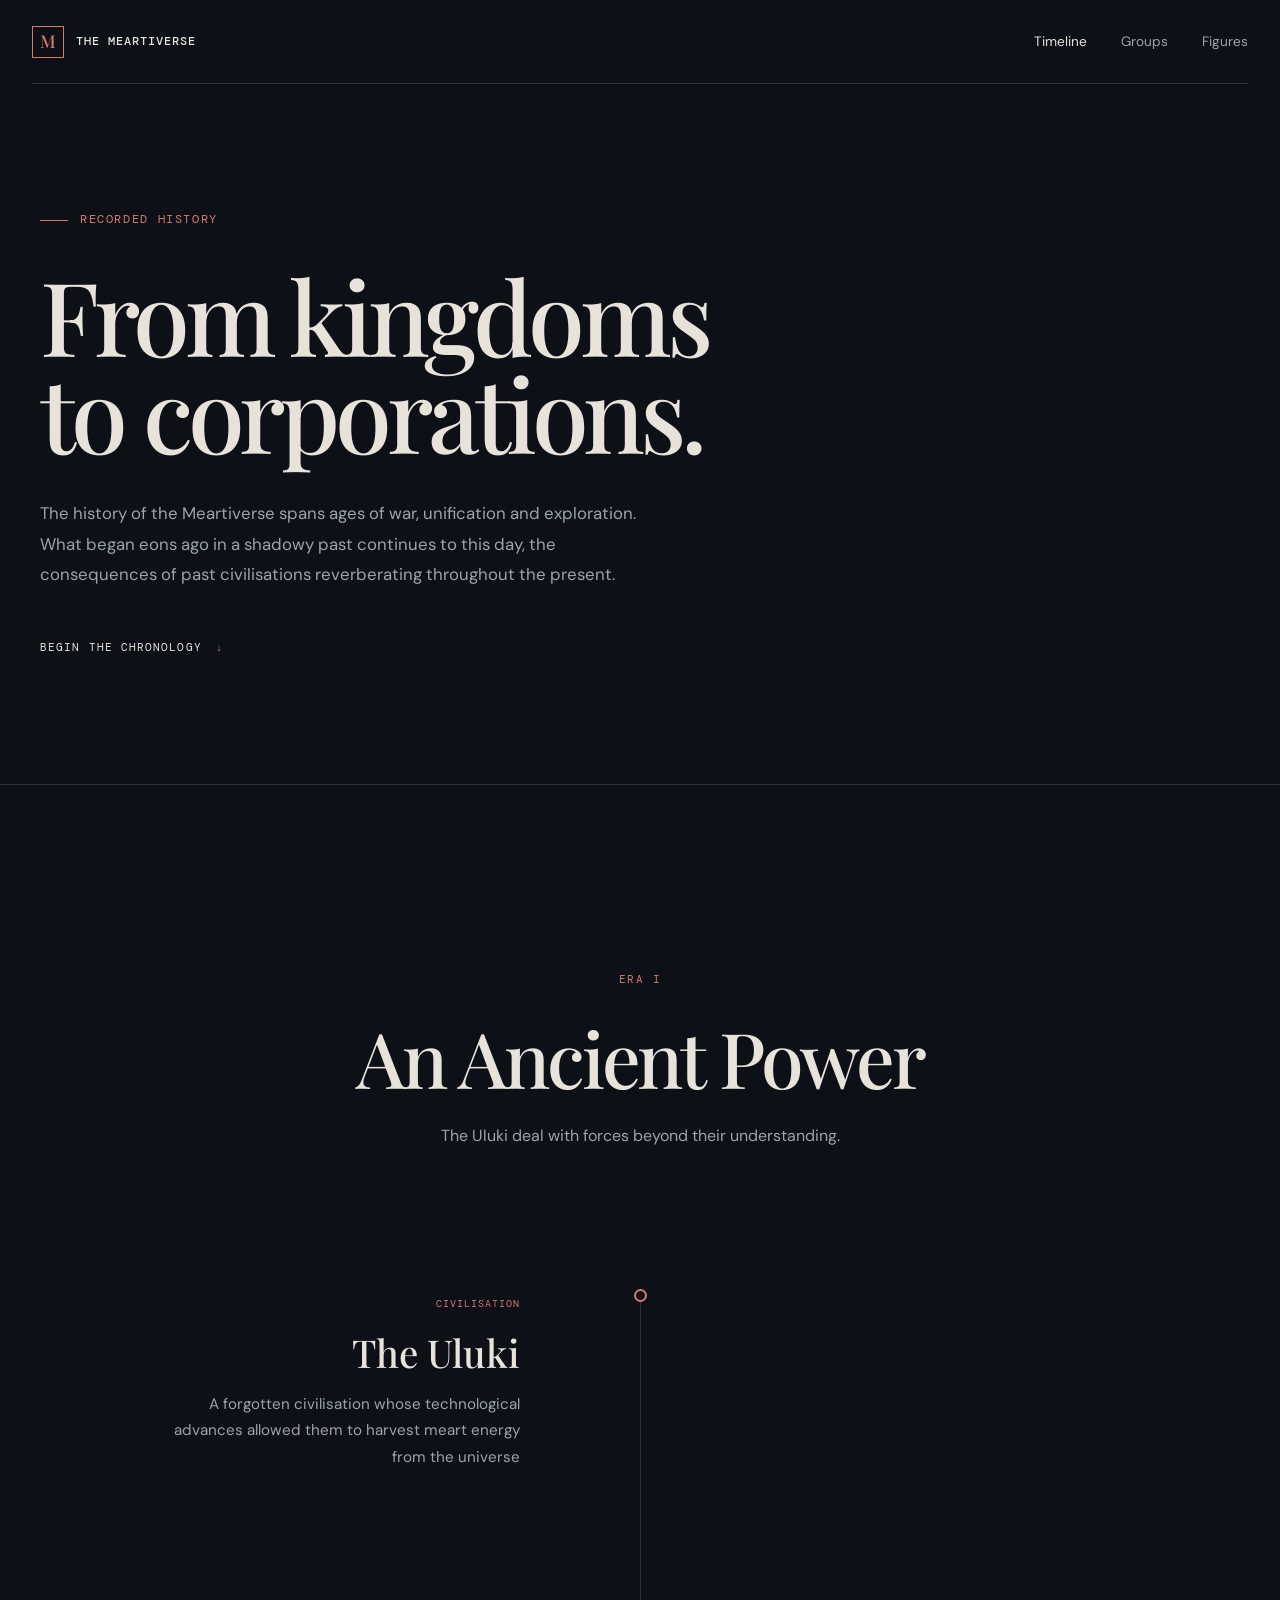
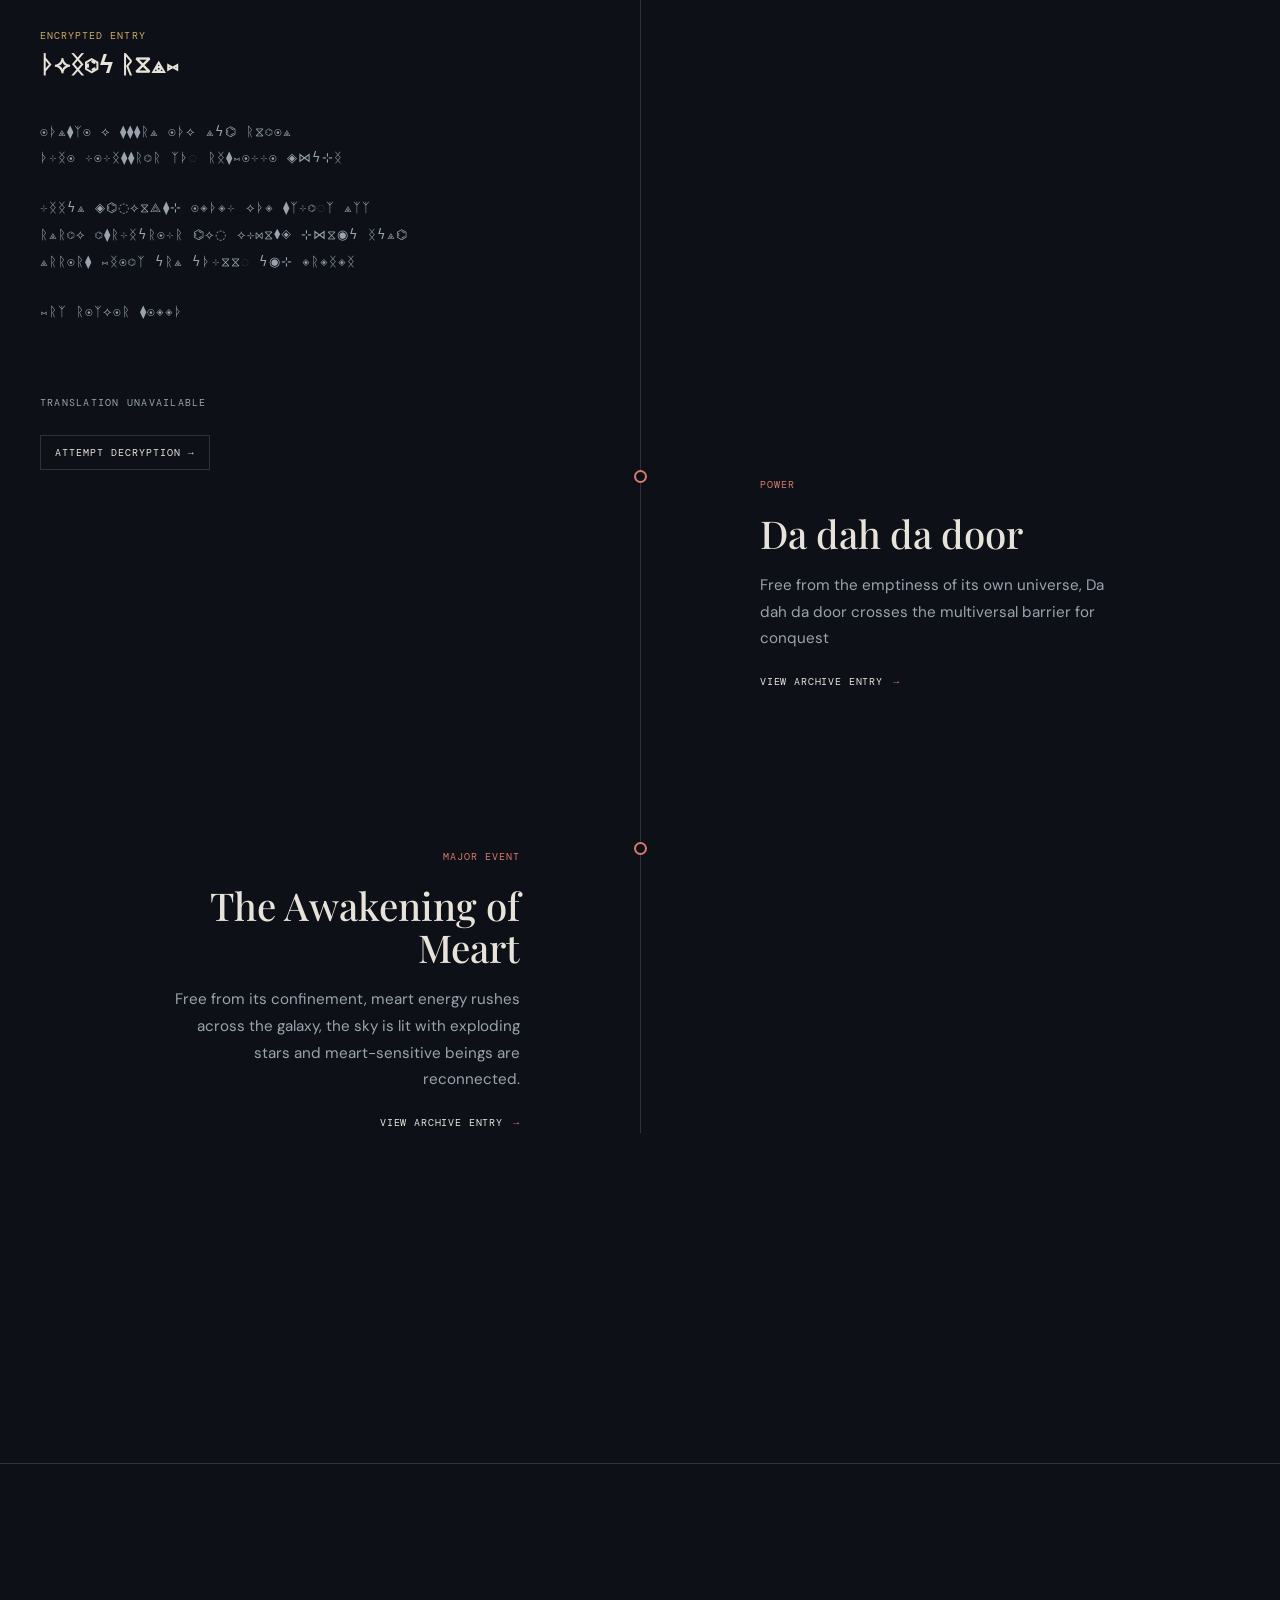
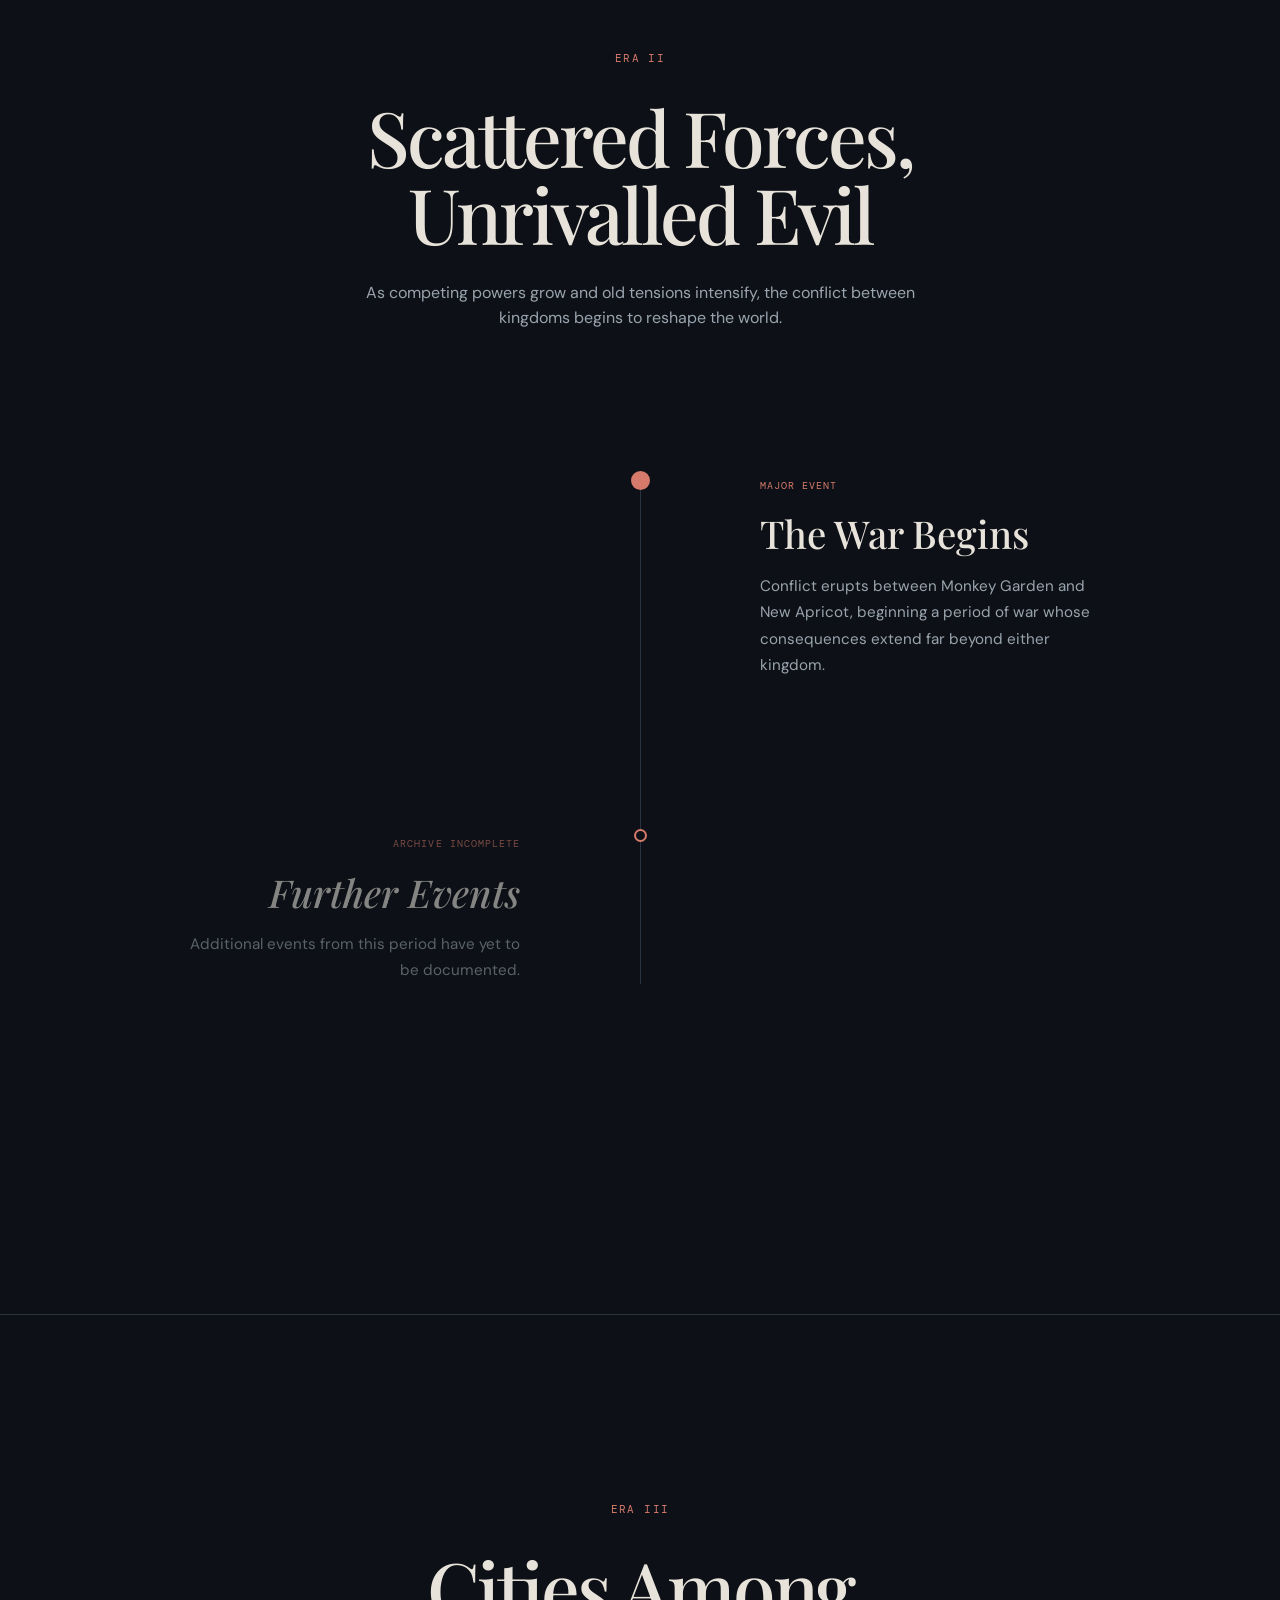
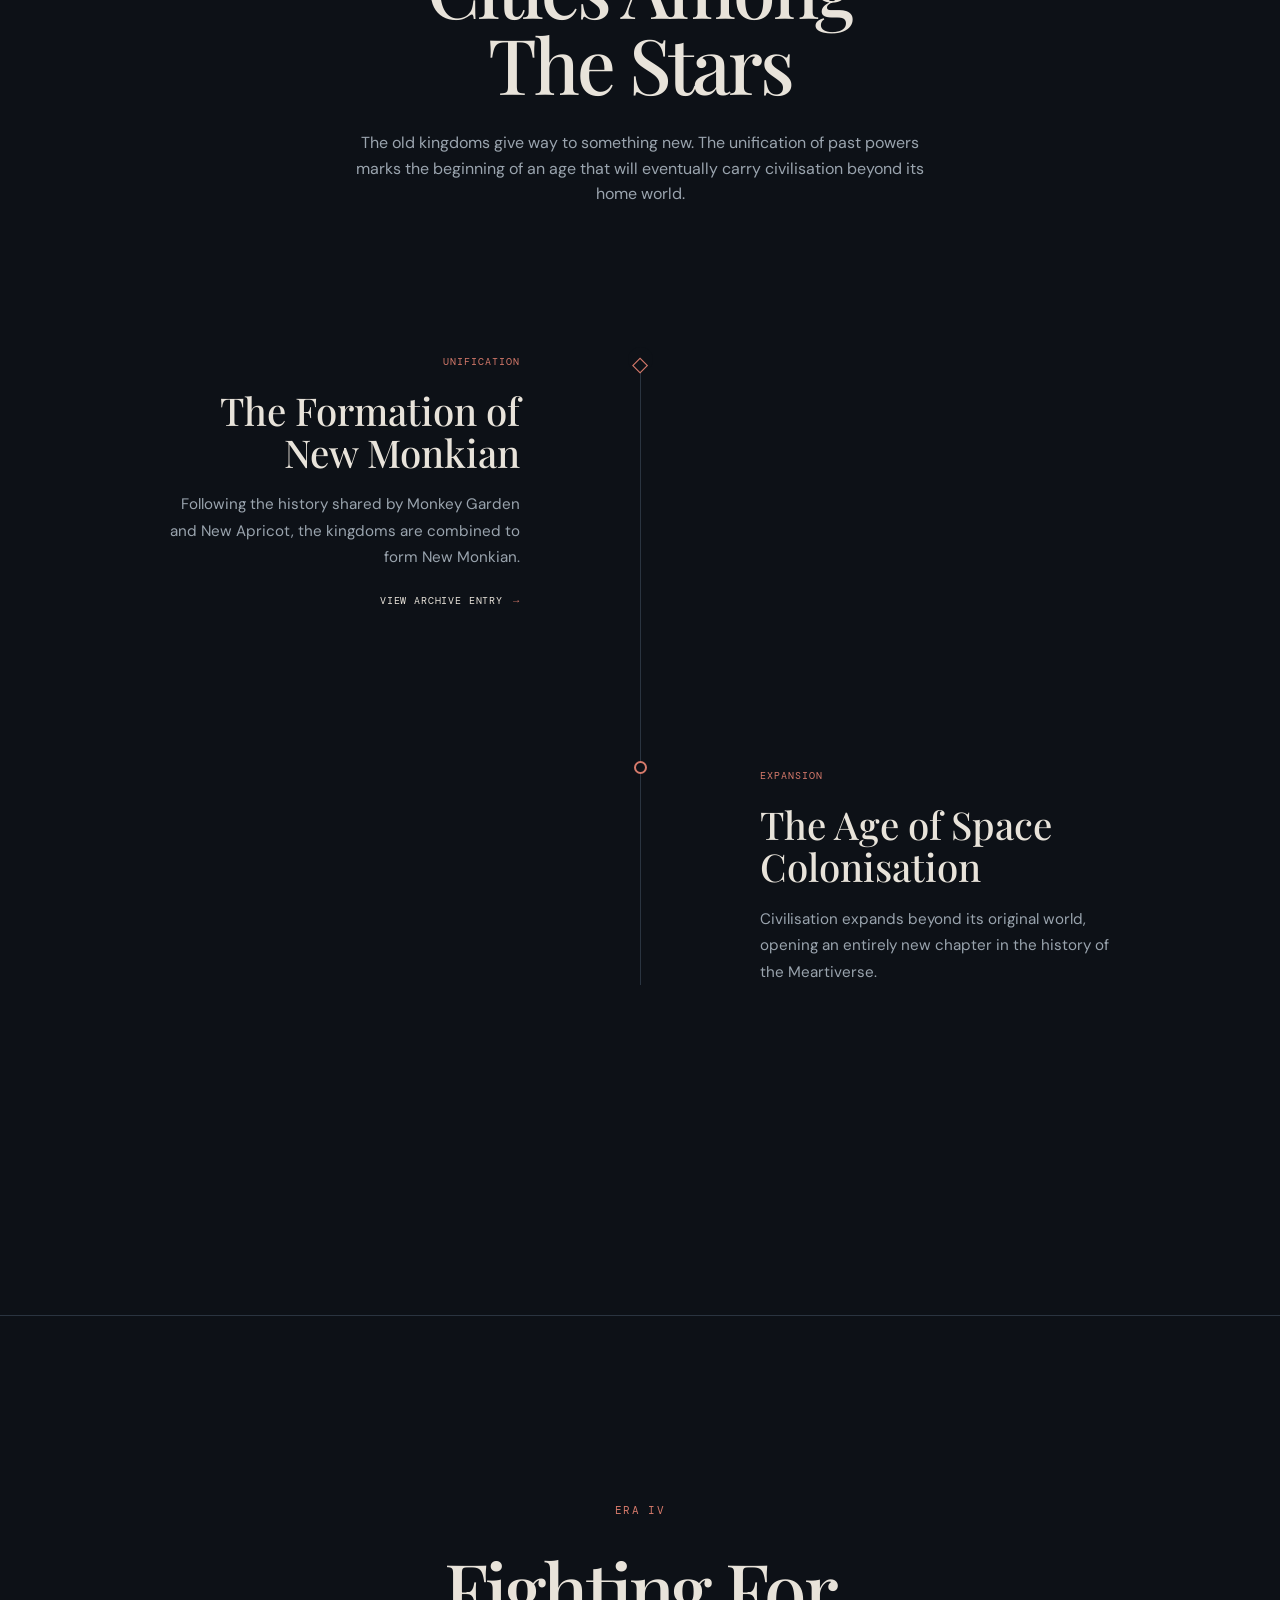
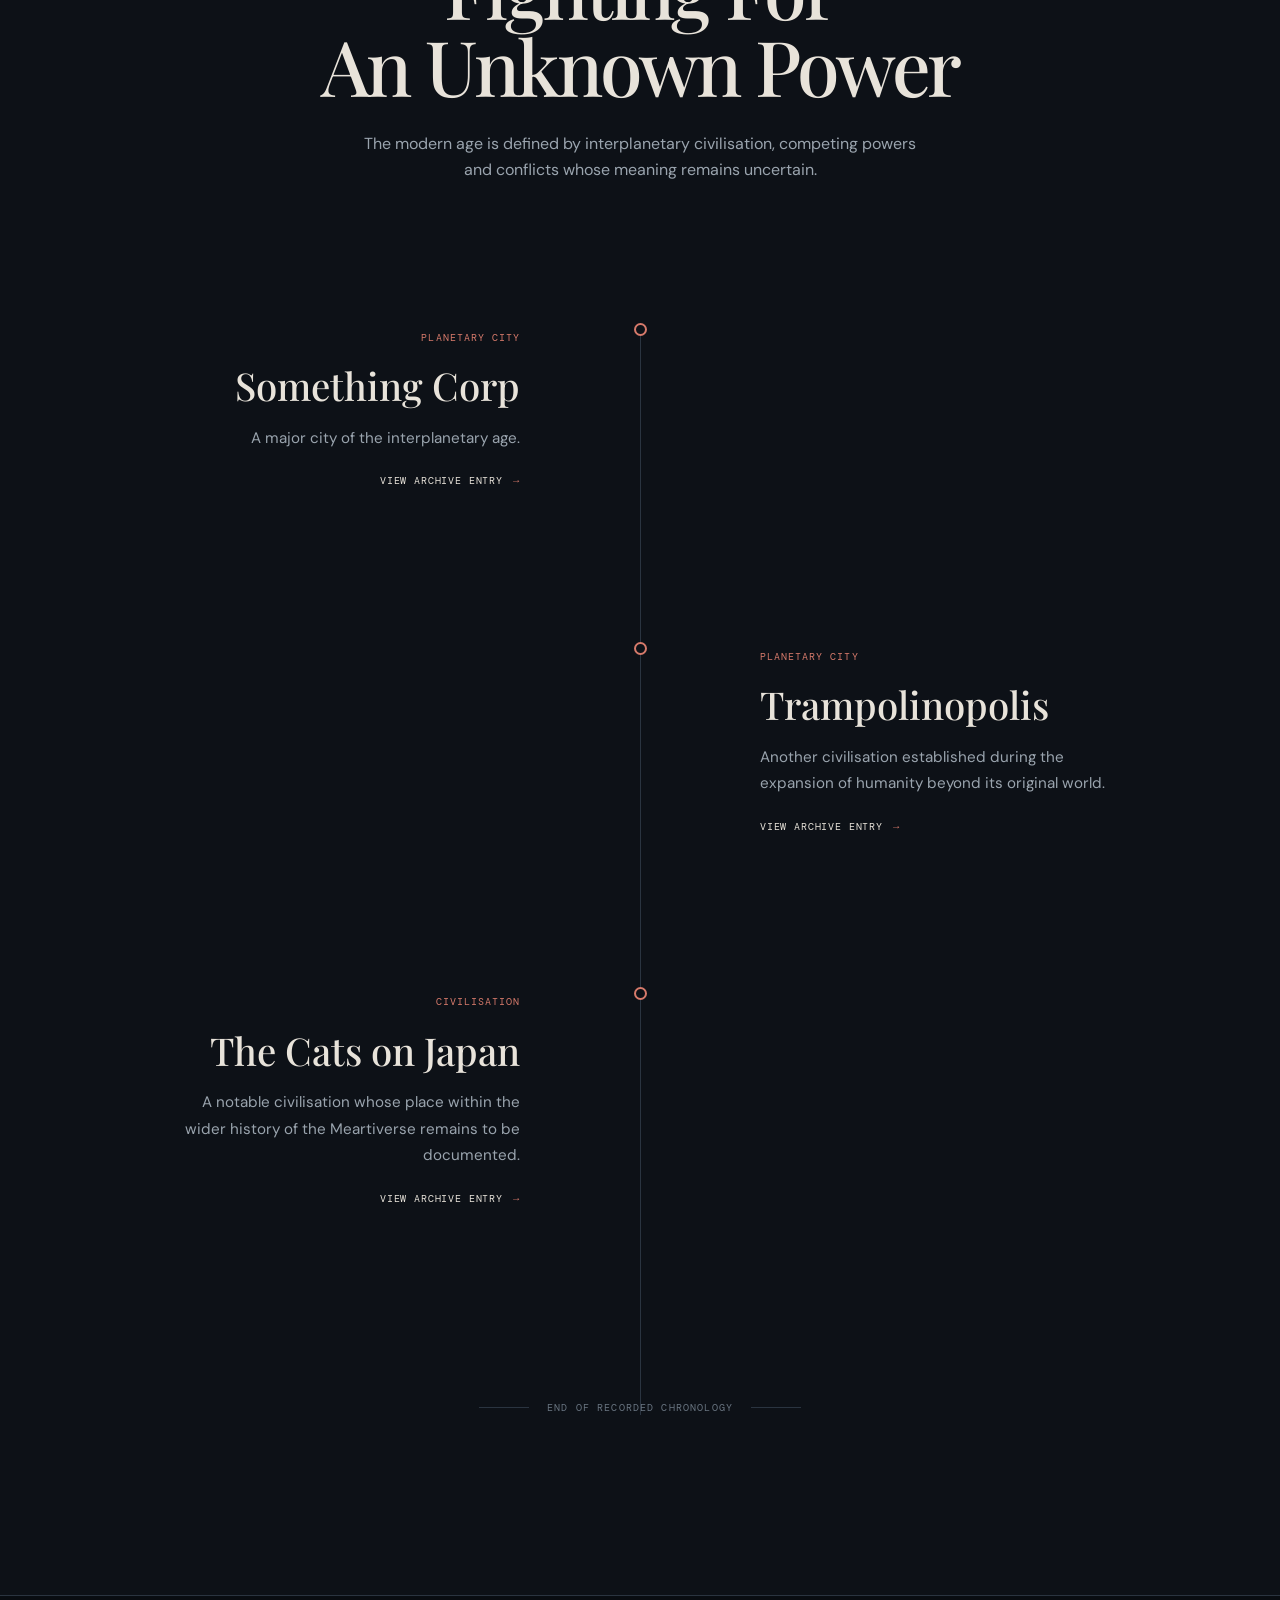
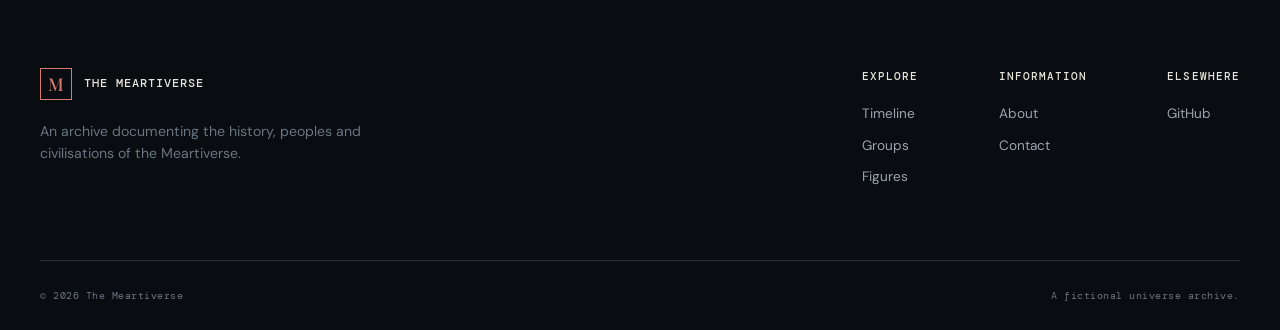
==== timeline.html @ 30878713 "Update" ====
<!DOCTYPE html>
<html lang="en">

<head>
    <meta charset="UTF-8">
    <meta name="viewport" content="width=device-width, initial-scale=1.0">

    <title>Timeline | The Meartiverse</title>

    <meta
        name="description"
        content="A chronological history of the Meartiverse."
    >

    <link rel="preconnect" href="https://fonts.googleapis.com">
    <link rel="preconnect" href="https://fonts.gstatic.com" crossorigin>

    <link
        href="https://fonts.googleapis.com/css2?family=DM+Mono:wght@400;500&family=DM+Sans:wght@400;500;600&family=Playfair+Display:wght@500;600;700&display=swap"
        rel="stylesheet"
    >

    <link rel="stylesheet" href="style.css">

</head>


<body class="timeline-page">

    <div class="background-grid"></div>


    <!-- Header -->

    <header class="site-header">

        <a href="index.html" class="logo">
            <span class="logo-mark">M</span>
            <span>THE MEARTIVERSE</span>
        </a>


        <nav class="main-nav">
            <a href="timeline.html" class="active">Timeline</a>
            <a href="#">Groups</a>
            <a href="#">Figures</a>
        </nav>


        <button class="menu-button" aria-label="Open navigation">
            <span></span>
            <span></span>
        </button>

    </header>



    <main>


        <!-- Timeline Introduction -->

        <section class="timeline-hero">

            <p class="eyebrow">
                <span></span>
                Recorded History
            </p>

            <h1>From kingdoms<br>to corporations.</h1>

            <p class="timeline-hero-intro">
                The history of the Meartiverse spans ages of war,
                unification and exploration. What began eons ago in a
                shadowy past continues to this day, the consequences of
                past civilisations reverberating throughout the present.
            </p>

            <a href="#era-one" class="timeline-begin">
                <span>Begin the chronology</span>
                <span>↓</span>
            </a>

        </section>



        <!-- =========================
             ERA I
        ========================== -->

        <section class="timeline-era" id="era-one">

            <div class="era-introduction">

                <span class="era-number">ERA I</span>

                <h2>An Ancient Power</h2>

                <p>
                    The Uluki deal with forces beyond their understanding.
                </p>

            </div>


            <div class="timeline-container">


                <!-- Event -->

                <article class="timeline-event left">

                    <div class="event-content">

                        <span class="event-type">CIVILISATION</span>

                        <h3>The Uluki</h3>

                        <p>
                            A forgotten civilisation whose technological advances 
                            allowed them to harvest meart energy from the universe
                        </p>

                    </div>

                    <div class="timeline-node">
                        <span></span>
                    </div>

                </article>

                <div class="encrypted-entry">

                    <span class="event-type encrypted-label">
                        ENCRYPTED ENTRY
                    </span>

                    <h2 class="event-title">
                        <span id="title-word-1">ᚦ⟡ᛝ⌬ϟ</span>
                        <span id="title-word-2">ᚱ⧖⟁⋈</span>
                    </h2>

                    <div class="alien-log" id="alien-log">
                        <!-- JavaScript generates the encrypted document here -->
                    </div>

                    <p class="translation-status" id="translation-status">
                        TRANSLATION UNAVAILABLE
                    </p>

                    <button
                        class="decrypt-button"
                        id="decrypt-button"
                    >
                        ATTEMPT DECRYPTION →
                    </button>

                </div>

                <!-- Event -->

                <article class="timeline-event right">

                    <div class="timeline-node">
                        <span></span>
                    </div>

                    <div class="event-content">

                        <span class="event-type">POWER</span>

                        <h3>Da dah da door</h3>

                        <p>
                            Free from the emptiness of its own universe, 
                            Da dah da door crosses the multiversal barrier for conquest
                        </p>

                        <a href="#" class="event-link">
                            View archive entry <span>→</span>
                        </a>

                    </div>

                </article>


                <!-- Event -->

                <article class="timeline-event left">

                    <div class="event-content">

                        <span class="event-type">MAJOR EVENT</span>

                        <h3>The Awakening of Meart</h3>

                        <p>
                            Free from its confinement, meart energy rushes
                            across the galaxy, the sky is lit with exploding stars
                            and meart-sensitive beings are reconnected.
                        </p>

                        <a href="#" class="event-link">
                            View archive entry <span>→</span>
                        </a>

                    </div>

                    <div class="timeline-node">
                        <span></span>
                    </div>

                </article>


            </div>

        </section>



        <!-- =========================
             ERA II
        ========================== -->

        <section class="timeline-era">

            <div class="era-introduction">

                <span class="era-number">ERA II</span>

                <h2>Scattered Forces,<br>Unrivalled Evil</h2>

                <p>
                    As competing powers grow and old tensions intensify,
                    the conflict between kingdoms begins to reshape the
                    world.
                </p>

            </div>


            <div class="timeline-container">


                <!-- Event -->

                <article class="timeline-event right">

                    <div class="timeline-node major">
                        <span></span>
                    </div>

                    <div class="event-content">

                        <span class="event-type">MAJOR EVENT</span>

                        <h3>The War Begins</h3>

                        <p>
                            Conflict erupts between Monkey Garden and
                            New Apricot, beginning a period of war whose
                            consequences extend far beyond either kingdom.
                        </p>

                    </div>

                </article>


                <!-- Future event placeholder -->

                <article class="timeline-event left">

                    <div class="event-content event-placeholder">

                        <span class="event-type">ARCHIVE INCOMPLETE</span>

                        <h3>Further Events</h3>

                        <p>
                            Additional events from this period have yet to
                            be documented.
                        </p>

                    </div>

                    <div class="timeline-node">
                        <span></span>
                    </div>

                </article>


            </div>

        </section>



        <!-- =========================
             ERA III
        ========================== -->

        <section class="timeline-era">

            <div class="era-introduction">

                <span class="era-number">ERA III</span>

                <h2>Cities Among<br>The Stars</h2>

                <p>
                    The old kingdoms give way to something new. The
                    unification of past powers marks the beginning of an
                    age that will eventually carry civilisation beyond its
                    home world.
                </p>

            </div>


            <div class="timeline-container">


                <!-- Event -->

                <article class="timeline-event left">

                    <div class="event-content">

                        <span class="event-type">UNIFICATION</span>

                        <h3>The Formation of New Monkian</h3>

                        <p>
                            Following the history shared by Monkey Garden
                            and New Apricot, the kingdoms are combined to
                            form New Monkian.
                        </p>

                        <a href="#" class="event-link">
                            View archive entry <span>→</span>
                        </a>

                    </div>

                    <div class="timeline-node founding">
                        <span>◇</span>
                    </div>

                </article>


                <!-- Event -->

                <article class="timeline-event right">

                    <div class="timeline-node">
                        <span></span>
                    </div>

                    <div class="event-content">

                        <span class="event-type">EXPANSION</span>

                        <h3>The Age of Space Colonisation</h3>

                        <p>
                            Civilisation expands beyond its original world,
                            opening an entirely new chapter in the history
                            of the Meartiverse.
                        </p>

                    </div>

                </article>


            </div>

        </section>



        <!-- =========================
             ERA IV
        ========================== -->

        <section class="timeline-era timeline-era-last">

            <div class="era-introduction">

                <span class="era-number">ERA IV</span>

                <h2>Fighting For<br>An Unknown Power</h2>

                <p>
                    The modern age is defined by interplanetary
                    civilisation, competing powers and conflicts whose
                    meaning remains uncertain.
                </p>

            </div>


            <div class="timeline-container">


                <!-- Event -->

                <article class="timeline-event left">

                    <div class="event-content">

                        <span class="event-type">PLANETARY CITY</span>

                        <h3>Something Corp</h3>

                        <p>
                            A major city of the interplanetary age.
                        </p>

                        <a href="#" class="event-link">
                            View archive entry <span>→</span>
                        </a>

                    </div>

                    <div class="timeline-node">
                        <span></span>
                    </div>

                </article>


                <!-- Event -->

                <article class="timeline-event right">

                    <div class="timeline-node">
                        <span></span>
                    </div>

                    <div class="event-content">

                        <span class="event-type">PLANETARY CITY</span>

                        <h3>Trampolinopolis</h3>

                        <p>
                            Another civilisation established during the
                            expansion of humanity beyond its original world.
                        </p>

                        <a href="#" class="event-link">
                            View archive entry <span>→</span>
                        </a>

                    </div>

                </article>


                <!-- Event -->

                <article class="timeline-event left">

                    <div class="event-content">

                        <span class="event-type">CIVILISATION</span>

                        <h3>The Cats on Japan</h3>

                        <p>
                            A notable civilisation whose place within the
                            wider history of the Meartiverse remains to be
                            documented.
                        </p>

                        <a href="#" class="event-link">
                            View archive entry <span>→</span>
                        </a>

                    </div>

                    <div class="timeline-node">
                        <span></span>
                    </div>

                </article>


                <!-- End of recorded history -->

                <article class="timeline-end">

                    <div class="timeline-end-line"></div>

                    <span>END OF RECORDED CHRONOLOGY</span>

                    <div class="timeline-end-line"></div>

                </article>


            </div>

        </section>


    </main>



    <!-- Footer -->

    <footer class="site-footer">

        <div class="footer-main">

            <div class="footer-brand">

                <a href="index.html" class="logo">
                    <span class="logo-mark">M</span>
                    <span>THE MEARTIVERSE</span>
                </a>

                <p>
                    An archive documenting the history, peoples and
                    civilisations of the Meartiverse.
                </p>

            </div>


            <div class="footer-links">

                <div class="footer-column">
                    <h4>Explore</h4>
                    <a href="timeline.html">Timeline</a>
                    <a href="#">Groups</a>
                    <a href="#">Figures</a>
                </div>

                <div class="footer-column">
                    <h4>Information</h4>
                    <a href="#">About</a>
                    <a href="#">Contact</a>
                </div>

                <div class="footer-column">
                    <h4>Elsewhere</h4>
                    <a href="#">GitHub</a>
                </div>

            </div>

        </div>


        <div class="footer-bottom">
            <span>© <span id="year"></span> The Meartiverse</span>
            <span>A fictional universe archive.</span>
        </div>

    </footer>


    <script src="script.js"></script>

</body>

</html>
---- style.css ----
/* =========================
   ROOT / VARIABLES
========================= */

:root {
    --background: #0d1117;
    --background-light: #121820;
    --surface: #161d26;
    --surface-hover: #1a222d;

    --border: #2a3440;
    --border-light: #394553;

    --text: #e8e3da;
    --text-muted: #9aa4ae;
    --text-dark: #697581;

    --accent: #d67a6b;
    --accent-soft: #b9685c;

    --serif: "Playfair Display", Georgia, serif;
    --sans: "DM Sans", Arial, sans-serif;
    --mono: "DM Mono", monospace;

    --meart: #c8a96b;
    --meat: #d67a6b;
}


/* =========================
   RESET
========================= */

* {
    box-sizing: border-box;
    margin: 0;
    padding: 0;
}

html {
    scroll-behavior: smooth;
}

body {
    background: var(--background);
    color: var(--text);
    font-family: var(--sans);
    line-height: 1.6;
}

a {
    color: inherit;
    text-decoration: none;
}


/* =========================
   BACKGROUND
========================= */

.background-grid {
    position: fixed;
    inset: 0;
    pointer-events: none;
    z-index: -1;

    opacity: 0.18;

    background-image:
        linear-gradient(
            rgba(255, 255, 255, 0.025) 1px,
            transparent 1px
        ),
        linear-gradient(
            90deg,
            rgba(255, 255, 255, 0.025) 1px,
            transparent 1px
        );

    background-size: 80px 80px;

    mask-image:
        linear-gradient(
            to bottom,
            black,
            transparent 75%
        );
}


/* =========================
   HEADER
========================= */

.site-header {
    width: min(1400px, calc(100% - 64px));
    height: 84px;

    margin: 0 auto;

    display: flex;
    align-items: center;
    justify-content: space-between;

    border-bottom: 1px solid var(--border);
}

.logo {
    display: flex;
    align-items: center;
    gap: 12px;

    font-family: var(--mono);
    font-size: 0.78rem;
    font-weight: 500;
    letter-spacing: 0.08em;
}

.logo-mark {
    width: 32px;
    height: 32px;

    display: grid;
    place-items: center;

    border: 1px solid var(--accent);

    color: var(--accent);

    font-family: var(--serif);
    font-size: 1.1rem;
}

.main-nav {
    display: flex;
    gap: 34px;

    font-size: 0.85rem;
    color: var(--text-muted);
}

.main-nav a {
    transition: color 0.2s ease;
}

.main-nav a:hover {
    color: var(--text);
}

.menu-button {
    display: none;
}


/* =========================
   HERO
========================= */

.hero {
    position: relative;

    min-height: 650px;

    display: flex;
    align-items: center;
    justify-content: center;

    padding: 100px 32px;

    border-bottom: 1px solid var(--border);
}

.hero-content {
    max-width: 850px;

    text-align: center;
}

.eyebrow {
    display: flex;
    align-items: center;
    justify-content: center;
    gap: 12px;

    color: var(--accent);

    font-family: var(--mono);
    font-size: 0.72rem;
    letter-spacing: 0.14em;
    text-transform: uppercase;
}

.eyebrow span {
    width: 28px;
    height: 1px;

    background: var(--accent);
}

.hero h1 {
    margin-top: 28px;

    font-family: var(--serif);
    font-size: clamp(3.5rem, 8vw, 7.5rem);
    font-weight: 600;
    letter-spacing: -0.045em;
    line-height: 0.95;
}

.hero-intro {
    max-width: 640px;

    margin: 32px auto 0;

    color: var(--text-muted);

    font-family: var(--serif);
    font-size: clamp(1.15rem, 2vw, 1.45rem);
    line-height: 1.65;
}


/* =========================
   MEART / MEAT
========================= */

.forces {
    margin-top: 52px;

    display: flex;
    align-items: center;
    justify-content: center;
    gap: 28px;
}

.force {
    display: flex;
    flex-direction: column;
    align-items: center;
    gap: 3px;

    padding: 12px 20px;

    transition: transform 0.2s ease;
}

.force-link-meart, .force-link-meat {
    margin-top: 12px;

    color: var(--text-dark);

    font-family: var(--mono);
    font-size: 0.6rem;
    letter-spacing: 0.1em;
    text-transform: uppercase;

    transition: color 0.2s ease;
}

.force:hover {
    transform: translateY(-3px);
}

.meart:hover .force-link-meart {
    color: var(--meart);
}

.meat:hover .force-link-meat {
    color: var(--meat);
}

.meart:hover strong {
    color: var(--meart);
}

.meat:hover strong {
    color: var(--meat);
}

.force-label {
    color: var(--text-dark);

    font-family: var(--mono);
    font-size: 0.62rem;
    letter-spacing: 0.1em;
}

.force strong {
    font-family: var(--serif);
    font-size: clamp(1.8rem, 4vw, 2.8rem);
    font-weight: 600;
}

.meart strong {
    color: var(--meart);
}

.meat strong {
    color: var(--meat);
}

.force-divider {
    display: flex;
    align-items: center;
    gap: 8px;

    color: var(--text-dark);
}

.force-divider > span:first-child,
.force-divider > span:last-child {
    width: 28px;
    height: 1px;

    background: var(--border-light);
}

.divider-symbol {
    font-size: 0.8rem;
}


.scroll-link {
    margin-top: 70px;

    display: inline-flex;
    flex-direction: column;
    align-items: center;
    gap: 12px;

    color: var(--text-muted);

    font-family: var(--mono);
    font-size: 0.68rem;
    letter-spacing: 0.12em;
    text-transform: uppercase;

    transition: color 0.2s ease;
}

.scroll-link:hover {
    color: var(--accent);
}

.scroll-arrow {
    font-size: 1.2rem;

    animation: bounce 2s infinite;
}

@keyframes bounce {
    0%,
    100% {
        transform: translateY(0);
    }

    50% {
        transform: translateY(6px);
    }
}


/* =========================
   ARCHIVES
========================= */

.archives-section {
    width: min(1200px, calc(100% - 64px));

    margin: 0 auto;

    padding: 140px 0;
}

.section-heading {
    max-width: 620px;

    margin-bottom: 64px;
}

.section-heading .eyebrow {
    justify-content: flex-start;
}

.section-heading h2 {
    margin-top: 22px;

    font-family: var(--serif);
    font-size: clamp(2.5rem, 5vw, 4rem);
    font-weight: 500;
    letter-spacing: -0.03em;
}

.section-heading > p:last-child {
    margin-top: 18px;

    color: var(--text-muted);
    font-size: 1.05rem;
}


.archive-grid {
    display: grid;
    grid-template-columns: repeat(3, 1fr);

    border: 1px solid var(--border);
}

.archive-card {
    min-height: 370px;

    padding: 30px;

    display: flex;
    flex-direction: column;
    justify-content: space-between;

    background: rgba(22, 29, 38, 0.35);

    border-right: 1px solid var(--border);

    transition:
        background 0.25s ease,
        transform 0.25s ease;
}

.archive-card:last-child {
    border-right: none;
}

.archive-card:hover {
    background: var(--surface-hover);
}

.card-top,
.card-footer {
    display: flex;
    justify-content: space-between;
    align-items: center;
}

.card-number {
    color: var(--accent);

    font-family: var(--mono);
    font-size: 0.75rem;
}

.card-symbol {
    color: var(--text-dark);
}

.card-content {
    margin: auto 0;
}

.card-content h3 {
    font-family: var(--serif);
    font-size: 2rem;
    font-weight: 500;
}

.card-content p {
    margin-top: 18px;

    color: var(--text-muted);
    font-size: 0.92rem;
}

.card-footer {
    padding-top: 24px;

    border-top: 1px solid var(--border);

    color: var(--text-muted);

    font-family: var(--mono);
    font-size: 0.68rem;
    letter-spacing: 0.05em;
    text-transform: uppercase;
}

.card-footer span:last-child {
    color: var(--accent);
    font-size: 1rem;

    transition: transform 0.2s ease;
}

.archive-card:hover .card-footer span:last-child {
    transform: translateX(5px);
}


/* =========================
   HISTORY PREVIEW
========================= */

.history-preview {
    width: min(1200px, calc(100% - 64px));

    margin: 0 auto;
    padding: 120px 0 150px;

    display: grid;
    grid-template-columns: 0.9fr 1.1fr;
    gap: 120px;

    border-top: 1px solid var(--border);
}

.history-intro .eyebrow {
    justify-content: flex-start;
}

.history-intro h2 {
    margin-top: 24px;

    font-family: var(--serif);
    font-size: clamp(2.7rem, 5vw, 4.5rem);
    font-weight: 500;
    line-height: 1.05;
    letter-spacing: -0.04em;
}

.history-intro > p {
    margin-top: 28px;

    color: var(--text-muted);
}

.text-link {
    display: inline-flex;
    gap: 12px;

    margin-top: 32px;

    color: var(--text);

    font-family: var(--mono);
    font-size: 0.72rem;
    letter-spacing: 0.07em;
    text-transform: uppercase;
}

.text-link span {
    color: var(--accent);

    transition: transform 0.2s ease;
}

.text-link:hover span {
    transform: translateX(5px);
}


/* =========================
   MINI TIMELINE
========================= */

.mini-timeline {
    padding-top: 20px;
}

.timeline-entry {
    position: relative;

    display: grid;
    grid-template-columns: 90px 30px 1fr;
    gap: 18px;

    padding-bottom: 42px;
}

.timeline-entry:last-child {
    padding-bottom: 0;
}

.timeline-entry:not(:last-child)::after {
    content: "";

    position: absolute;

    width: 1px;

    background: var(--border);

    left: 105px;
    top: 25px;
    bottom: 0;
}

.timeline-year {
    padding-top: 2px;

    color: var(--accent);

    font-family: var(--mono);
    font-size: 0.65rem;
}

.timeline-marker {
    width: 11px;
    height: 11px;

    margin-top: 5px;

    border: 2px solid var(--accent);
    background: var(--background);

    border-radius: 50%;

    z-index: 1;
}

.timeline-entry h3 {
    font-family: var(--serif);
    font-size: 1.35rem;
    font-weight: 500;
}

.timeline-entry p {
    margin-top: 5px;

    color: var(--text-muted);
    font-size: 0.88rem;
}


/* =========================
   FOOTER
========================= */

.site-footer {
    background: #090d12;

    border-top: 1px solid var(--border);
}

.footer-main {
    width: min(1200px, calc(100% - 64px));

    margin: 0 auto;
    padding: 72px 0;

    display: flex;
    justify-content: space-between;
    gap: 80px;
}

.footer-brand {
    max-width: 330px;
}

.footer-brand p {
    margin-top: 20px;

    color: var(--text-dark);
    font-size: 0.88rem;
}

.footer-links {
    display: flex;
    gap: 80px;
}

.footer-column {
    display: flex;
    flex-direction: column;
    gap: 10px;
}

.footer-column h4 {
    margin-bottom: 8px;

    color: var(--text);

    font-family: var(--mono);
    font-size: 0.67rem;
    font-weight: 500;
    letter-spacing: 0.1em;
    text-transform: uppercase;
}

.footer-column a {
    color: var(--text-muted);
    font-size: 0.85rem;

    transition: color 0.2s ease;
}

.footer-column a:hover {
    color: var(--accent);
}


.footer-bottom {
    width: min(1200px, calc(100% - 64px));
    min-height: 70px;

    margin: 0 auto;

    display: flex;
    align-items: center;
    justify-content: space-between;

    border-top: 1px solid var(--border);

    color: var(--text-dark);

    font-family: var(--mono);
    font-size: 0.63rem;
    letter-spacing: 0.05em;
}


/* =========================
   RESPONSIVE
========================= */

@media (max-width: 900px) {

    .archive-grid {
        grid-template-columns: 1fr;
    }

    .archive-card {
        min-height: 300px;

        border-right: none;
        border-bottom: 1px solid var(--border);
    }

    .archive-card:last-child {
        border-bottom: none;
    }

    .history-preview {
        grid-template-columns: 1fr;
        gap: 70px;
    }

    .footer-main {
        flex-direction: column;
    }

    .footer-links {
        justify-content: space-between;
    }

}


@media (max-width: 650px) {

    .site-header,
    .archives-section,
    .history-preview,
    .footer-main,
    .footer-bottom {
        width: min(100% - 40px, 1200px);
    }

    .site-header {
        height: 70px;
    }

    .main-nav {
        display: none;
    }

    .menu-button {
        width: 38px;
        height: 38px;

        display: flex;
        flex-direction: column;
        align-items: center;
        justify-content: center;
        gap: 5px;

        border: 1px solid var(--border);
        background: transparent;
    }

    .menu-button span {
        width: 14px;
        height: 1px;

        background: var(--text-muted);
    }

    .hero {
        min-height: 620px;

        padding: 80px 20px;
    }

    .hero h1 {
        font-size: 3.7rem;
    }

    .forces {
        gap: 15px;
    }

    .force strong {
        font-size: 1.8rem;
    }

    .force-divider > span:first-child,
    .force-divider > span:last-child {
        width: 12px;
    }

    .archives-section {
        padding: 90px 0;
    }

    .history-preview {
        padding: 90px 0;
    }

    .footer-links {
        flex-wrap: wrap;
        gap: 45px;
    }

    .footer-bottom {
        padding: 22px 0;

        flex-direction: column;
        align-items: flex-start;
        gap: 7px;
    }

    .timeline-entry {
        grid-template-columns: 65px 22px 1fr;
        gap: 10px;
    }

    .timeline-entry:not(:last-child)::after {
        left: 75px;
    }

}

/* =========================
   TIMELINE PAGE
========================= */

.timeline-hero {
    width: min(1200px, calc(100% - 64px));

    min-height: 700px;

    margin: 0 auto;

    display: flex;
    flex-direction: column;
    justify-content: center;

    padding: 120px 0;
}

.timeline-hero .eyebrow {
    justify-content: flex-start;
}

.timeline-hero h1 {
    max-width: 850px;

    margin-top: 36px;

    font-family: var(--serif);
    font-size: clamp(4rem, 8vw, 7.5rem);
    font-weight: 500;
    line-height: 0.95;
    letter-spacing: -0.05em;
}

.timeline-hero-intro {
    max-width: 620px;

    margin-top: 38px;

    color: var(--text-muted);
    font-size: 1.05rem;
    line-height: 1.8;
}

.timeline-begin {
    display: inline-flex;
    align-items: center;
    gap: 14px;

    width: fit-content;

    margin-top: 50px;

    color: var(--text);

    font-family: var(--mono);
    font-size: 0.68rem;
    letter-spacing: 0.1em;
    text-transform: uppercase;
}

.timeline-begin span:last-child {
    color: var(--accent);

    transition: transform 0.2s ease;
}

.timeline-begin:hover span:last-child {
    transform: translateY(4px);
}


/* =========================
   ERA
========================= */

.timeline-era {
    position: relative;

    padding: 180px 0;

    border-top: 1px solid var(--border);
}

.era-introduction {
    width: min(900px, calc(100% - 64px));

    margin: 0 auto 140px;

    text-align: center;
}

.era-number {
    color: var(--accent);

    font-family: var(--mono);
    font-size: 0.7rem;
    letter-spacing: 0.12em;
}

.era-introduction h2 {
    margin-top: 28px;

    font-family: var(--serif);
    font-size: clamp(3rem, 6vw, 5.5rem);
    font-weight: 500;
    line-height: 1;
    letter-spacing: -0.04em;
}

.era-introduction p {
    max-width: 580px;

    margin: 28px auto 0;

    color: var(--text-muted);
    font-size: 1rem;
}


/* =========================
   TIMELINE
========================= */

.timeline-container {
    position: relative;

    width: min(1200px, calc(100% - 64px));

    margin: 0 auto;
}


/* Central line */

.timeline-container::before {
    content: "";

    position: absolute;

    top: 0;
    bottom: 0;
    left: 50%;

    width: 1px;

    background: var(--border);
}


/* =========================
   EVENTS
========================= */

.timeline-event {
    position: relative;

    width: 100%;

    display: grid;

    margin-bottom: 150px;
}

.timeline-event.left {
    grid-template-columns: 1fr 80px 1fr;
}

.timeline-event.right {
    grid-template-columns: 1fr 80px 1fr;
}


/* Left event */

.timeline-event.left .event-content {
    grid-column: 1;

    padding-right: 80px;

    text-align: right;
}

.timeline-event.left .timeline-node {
    grid-column: 2;
}


/* Right event */

.timeline-event.right .timeline-node {
    grid-column: 2;
}

.timeline-event.right .event-content {
    grid-column: 3;

    padding-left: 80px;
}


/* =========================
   EVENT CONTENT
========================= */

.event-content {
    position: relative;

    max-width: 430px;
}

.timeline-event.left .event-content {
    margin-left: auto;
}

.event-type {
    color: var(--accent);

    font-family: var(--mono);
    font-size: 0.65rem;
    letter-spacing: 0.1em;
}

.event-content h3 {
    margin-top: 16px;

    font-family: var(--serif);
    font-size: clamp(1.8rem, 3vw, 2.7rem);
    font-weight: 500;
    line-height: 1.1;
}

.event-content p {
    margin-top: 18px;

    color: var(--text-muted);
    font-size: 0.95rem;
    line-height: 1.75;
}

.event-link {
    display: inline-flex;
    gap: 10px;

    margin-top: 22px;

    color: var(--text);

    font-family: var(--mono);
    font-size: 0.65rem;
    letter-spacing: 0.08em;
    text-transform: uppercase;
}

.event-link span {
    color: var(--accent);

    transition: transform 0.2s ease;
}

.event-link:hover span {
    transform: translateX(5px);
}


/* =========================
   NODES
========================= */

.timeline-node {
    position: relative;

    display: flex;
    justify-content: center;
}

.timeline-node > span {
    width: 13px;
    height: 13px;

    display: grid;
    place-items: center;

    background: var(--background);

    border: 2px solid var(--accent);
    border-radius: 50%;

    z-index: 1;
}

.timeline-node.major > span {
    width: 19px;
    height: 19px;

    background: var(--accent);
}

.timeline-node.founding > span {
    width: 25px;
    height: 25px;

    border: none;

    color: var(--accent);

    font-size: 1.3rem;
}


/* =========================
   PLACEHOLDER
========================= */

.event-placeholder {
    opacity: 0.55;
}

.event-placeholder h3 {
    font-style: italic;
}


/* =========================
   TIMELINE END
========================= */

.timeline-end {
    position: relative;

    display: flex;
    align-items: center;
    justify-content: center;
    gap: 18px;

    padding-top: 40px;

    color: var(--text-dark);

    font-family: var(--mono);
    font-size: 0.6rem;
    letter-spacing: 0.12em;
    text-transform: uppercase;
}

.timeline-end-line {
    width: 50px;
    height: 1px;

    background: var(--border);
}


/* =========================
   ACTIVE NAVIGATION
========================= */

.main-nav a.active {
    color: var(--text);
}


/* =========================
   MOBILE TIMELINE
========================= */

@media (max-width: 800px) {

    .timeline-hero {
        min-height: 620px;
    }

    .timeline-container::before {
        left: 8px;
    }

    .timeline-event,
    .timeline-event.left,
    .timeline-event.right {
        display: grid;

        grid-template-columns: 32px 1fr;

        gap: 24px;
    }

    .timeline-event.left .event-content,
    .timeline-event.right .event-content {
        grid-column: 2;

        margin: 0;
        padding: 0;

        text-align: left;
    }

    .timeline-event.left .timeline-node,
    .timeline-event.right .timeline-node {
        grid-column: 1;
        grid-row: 1;
    }

    .era-introduction {
        text-align: left;
    }

    .era-introduction p {
        margin-left: 0;
    }

}


@media (max-width: 650px) {

    .timeline-hero {
        width: min(100% - 40px, 1200px);

        padding: 80px 0;
    }

    .timeline-hero h1 {
        font-size: 4rem;
    }

    .timeline-container {
        width: min(100% - 40px, 1200px);
    }

    .timeline-era {
        padding: 110px 0;
    }

    .era-introduction {
        width: min(100% - 40px, 900px);

        margin-bottom: 90px;
    }

    .era-introduction h2 {
        font-size: 3.2rem;
    }

    .timeline-event {
        margin-bottom: 90px;
    }

}

.encrypted-label {
    color: var(--meart);
}


.decrypt-button {
    margin-top: 24px;

    background: transparent;
    border: 1px solid var(--border);

    padding: 10px 14px;

    color: var(--text);

    font-family: var(--mono);
    font-size: 0.62rem;
    letter-spacing: 0.1em;
    text-transform: uppercase;

    cursor: pointer;

    transition: border-color 0.2s ease, color 0.2s ease;
}

.decrypt-button:hover {
    border-color: var(--meart);
    color: var(--meart);
}

.alien-log {
    margin-top: 34px;

    color: var(--text-muted);

    font-family: var(--mono);
    font-size: 0.8rem;
    line-height: 2.1;
    letter-spacing: 0.08em;

    white-space: pre-wrap;

    min-height: 250px;
}

.alien-line {
    min-height: 1.8em;
}

.alien-token {
    display: inline-block;
}

.alien-token.recovered {
    color: var(--text);
}

.alien-token.locking {
    animation: recovered-flash 0.4s ease;
}

@keyframes recovered-flash {
    0% {
        opacity: 0;
        transform: translateY(-3px);
    }

    100% {
        opacity: 1;
        transform: translateY(0);
    }
}

.translation-status {
    margin-top: 26px;

    color: var(--text-muted);

    font-family: var(--mono);
    font-size: 0.65rem;

    letter-spacing: 0.12em;
    text-transform: uppercase;
}

.decrypt-button:disabled {
    opacity: 0.55;
    cursor: default;
}
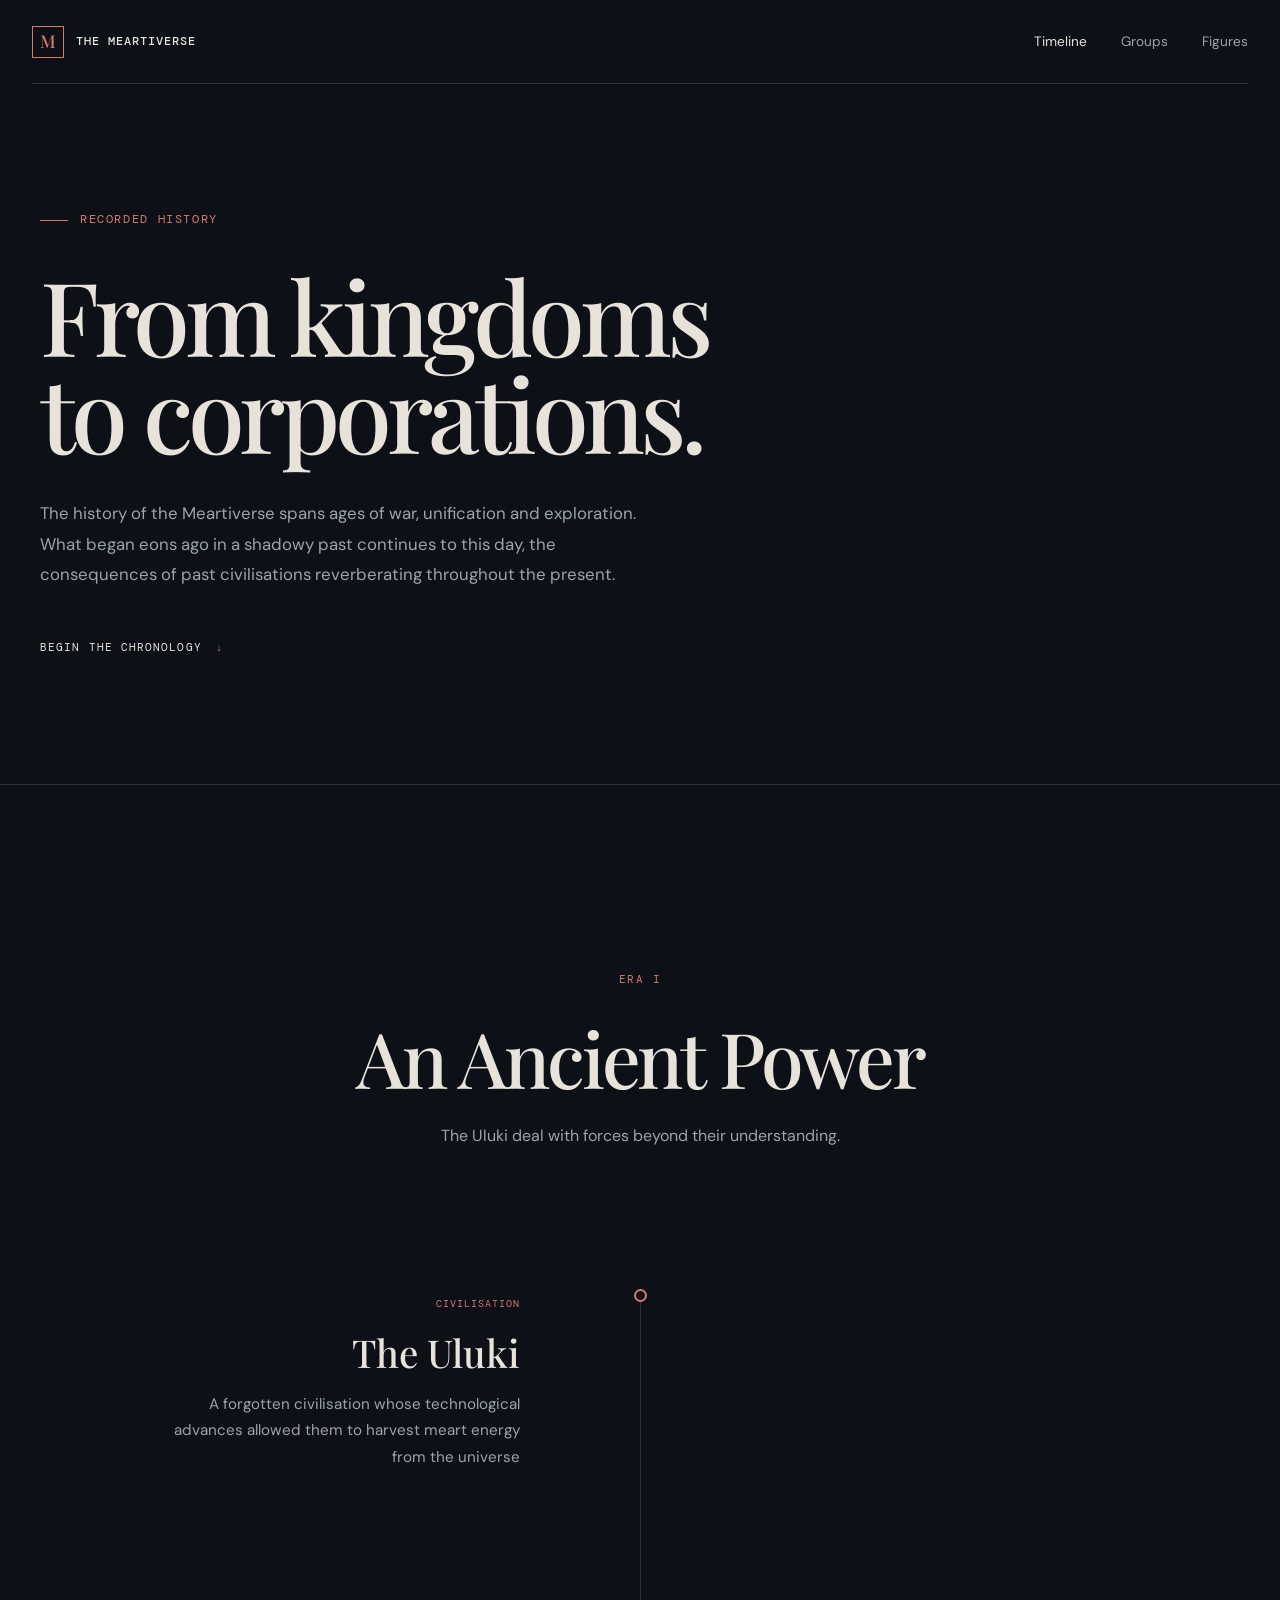
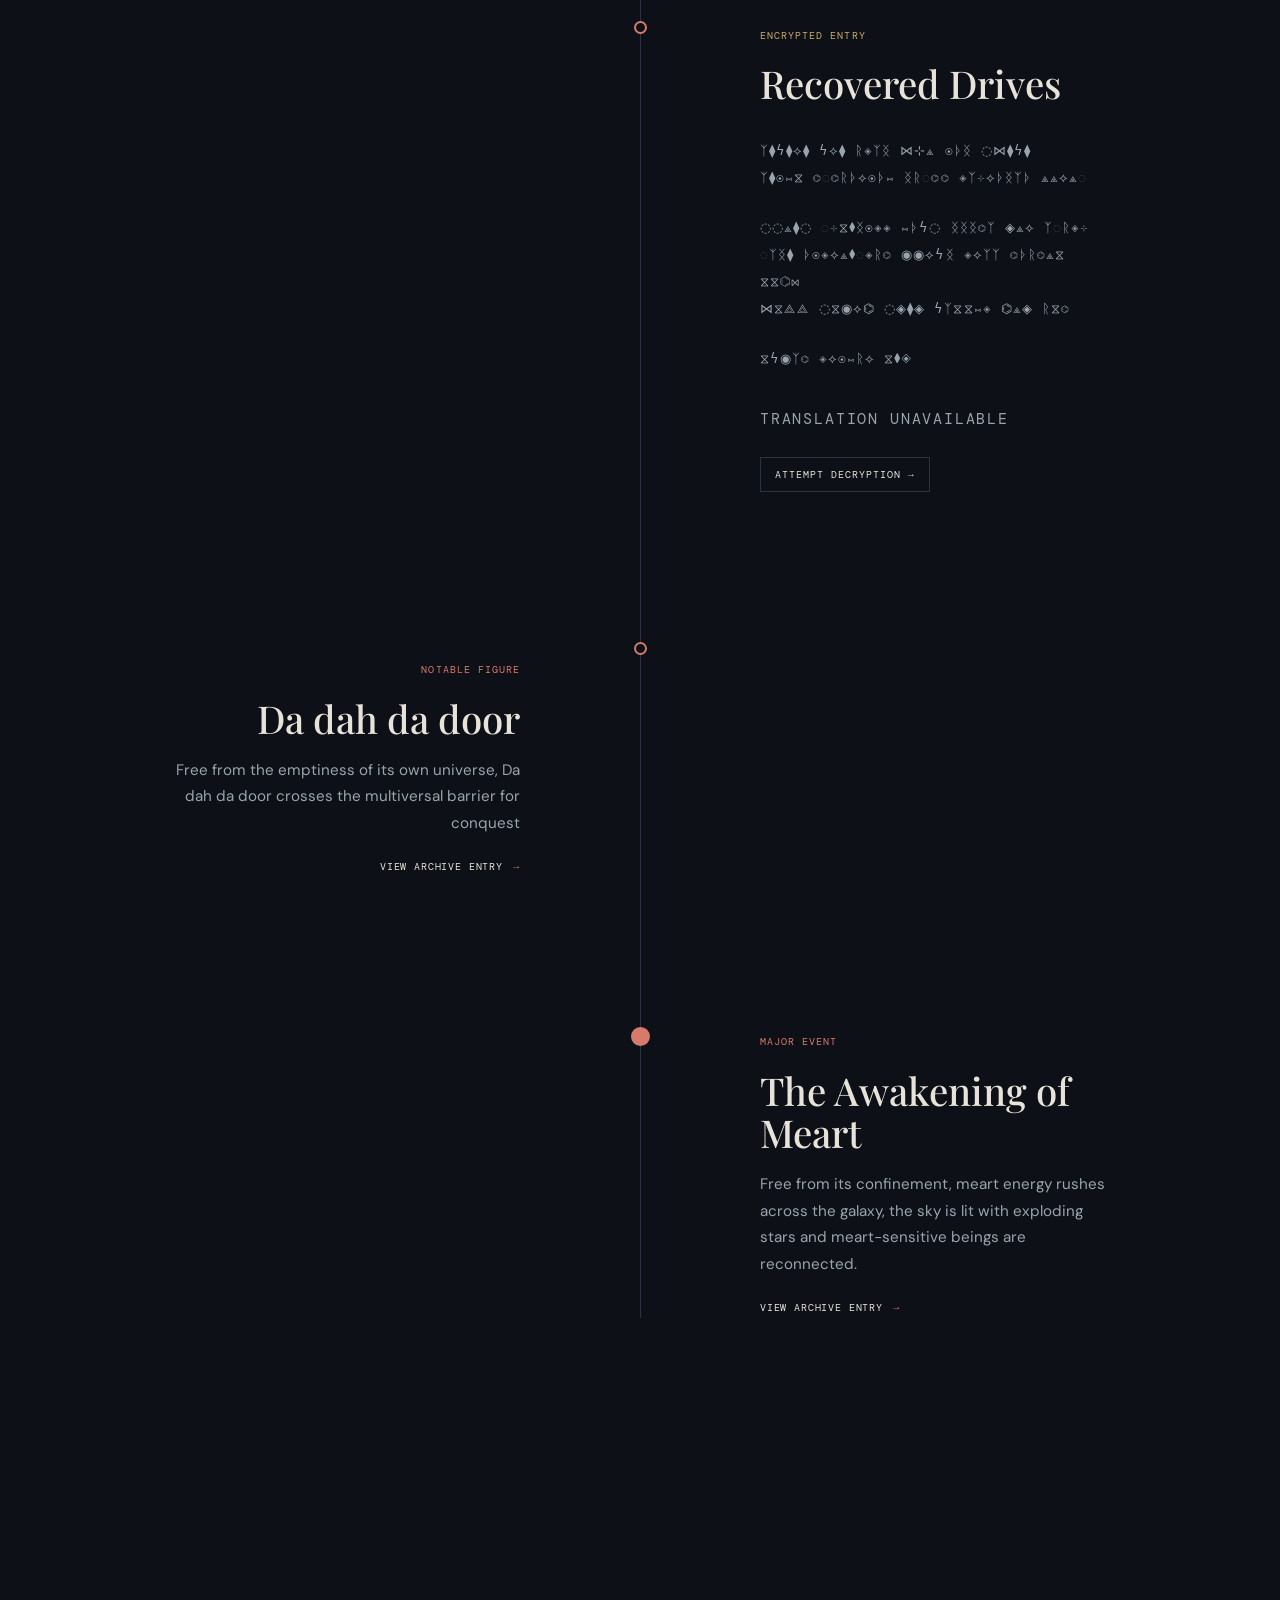
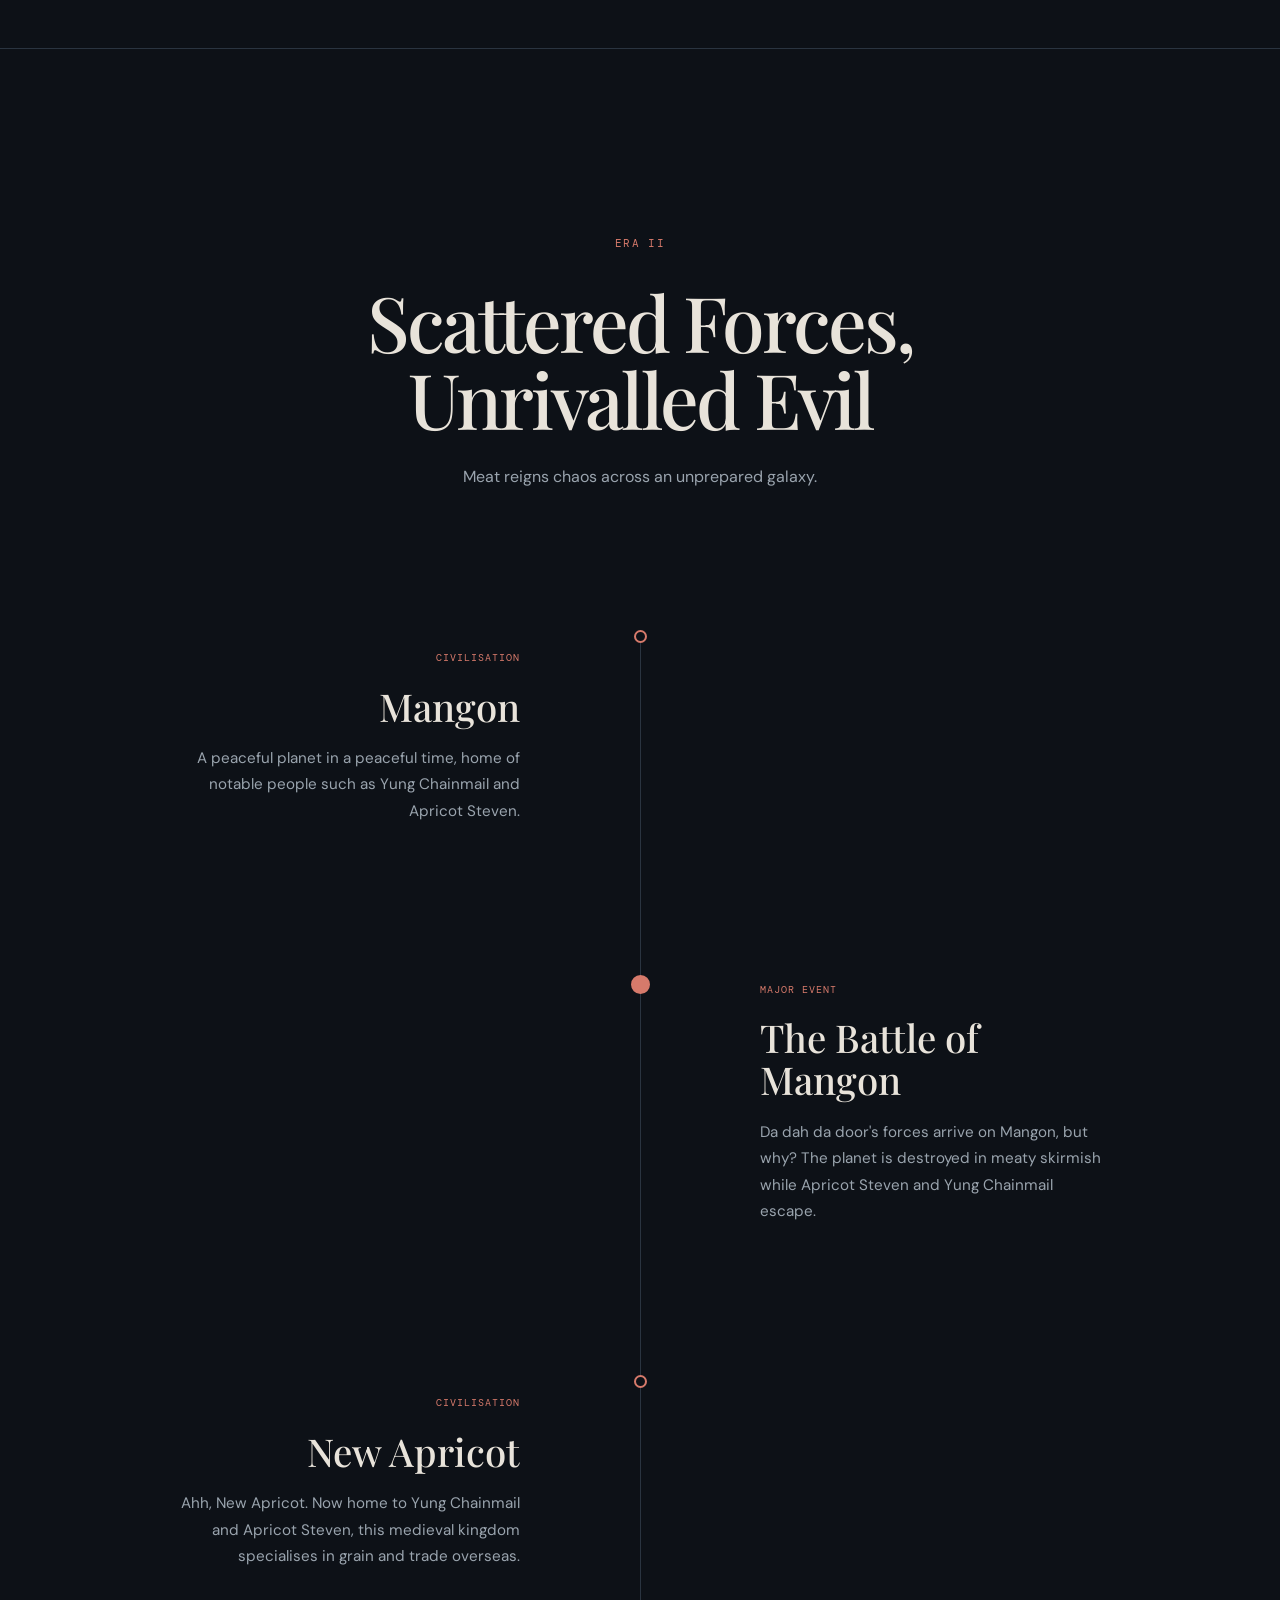
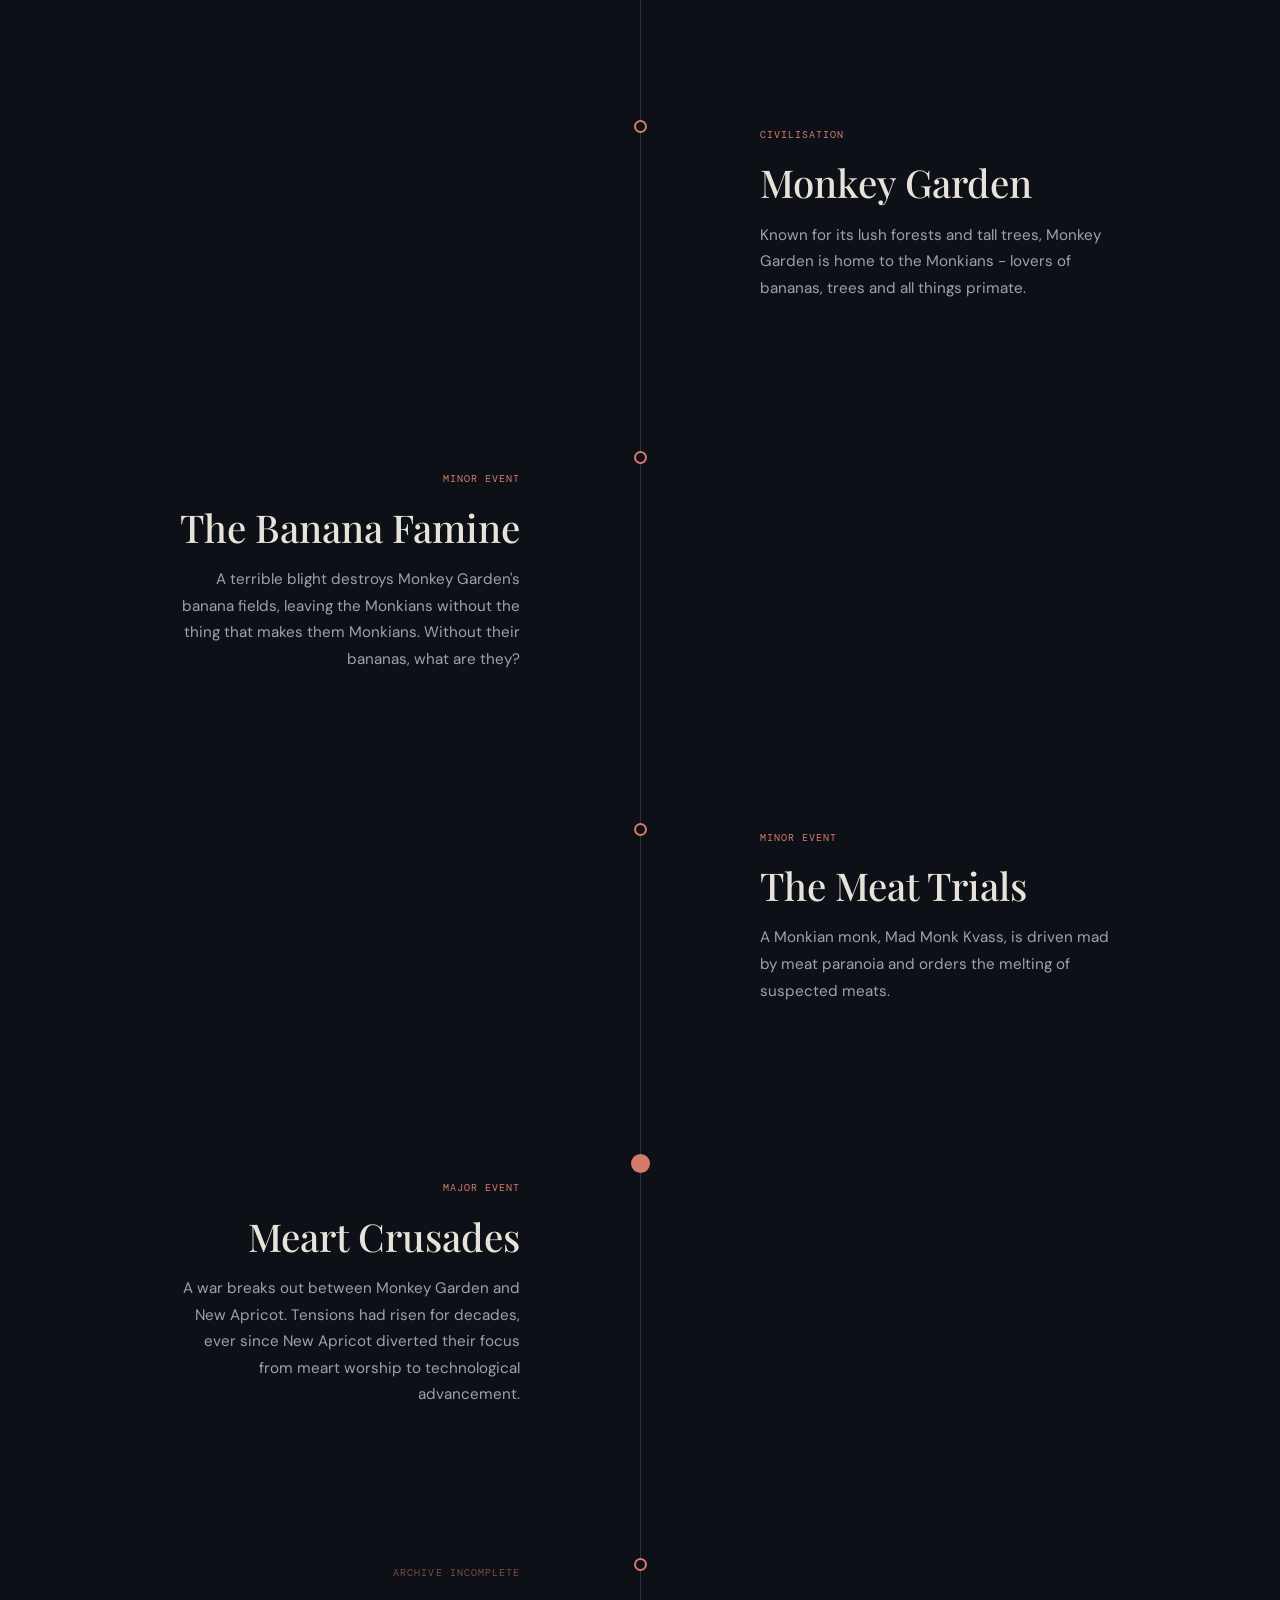
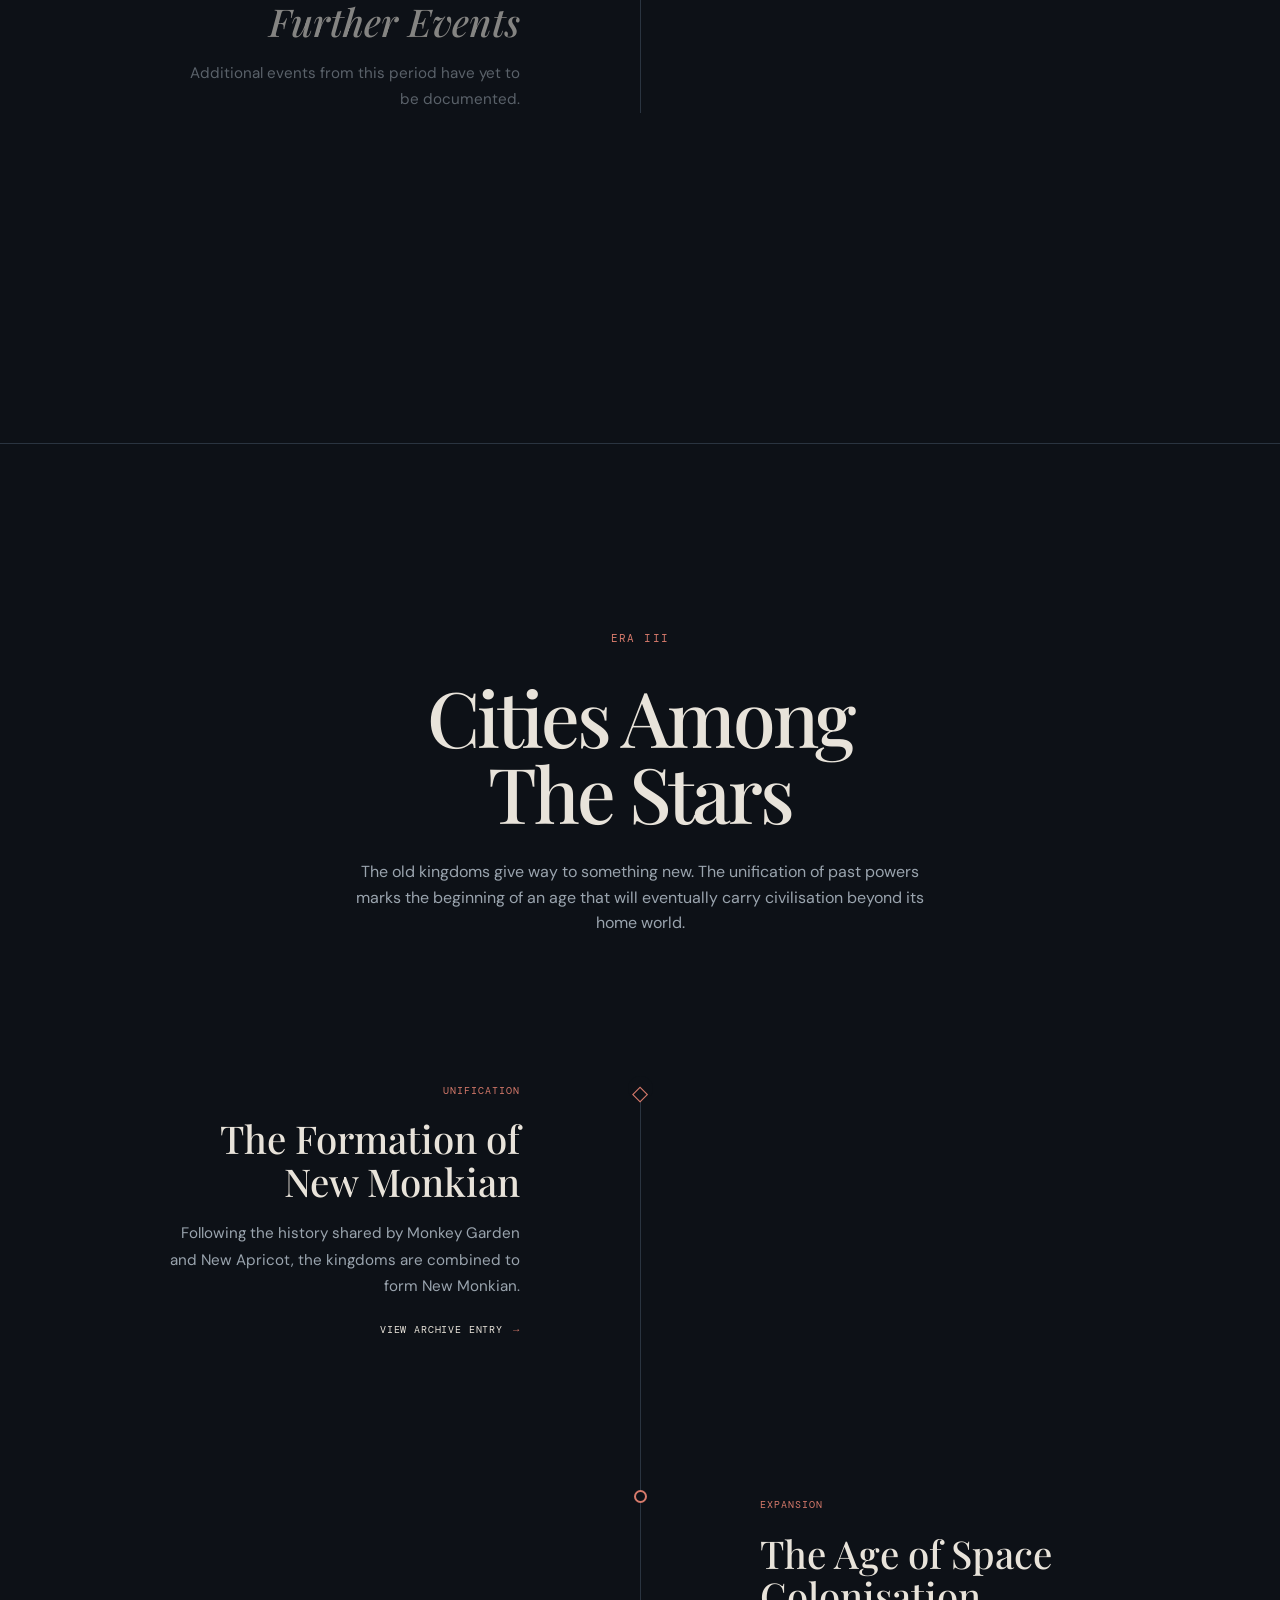
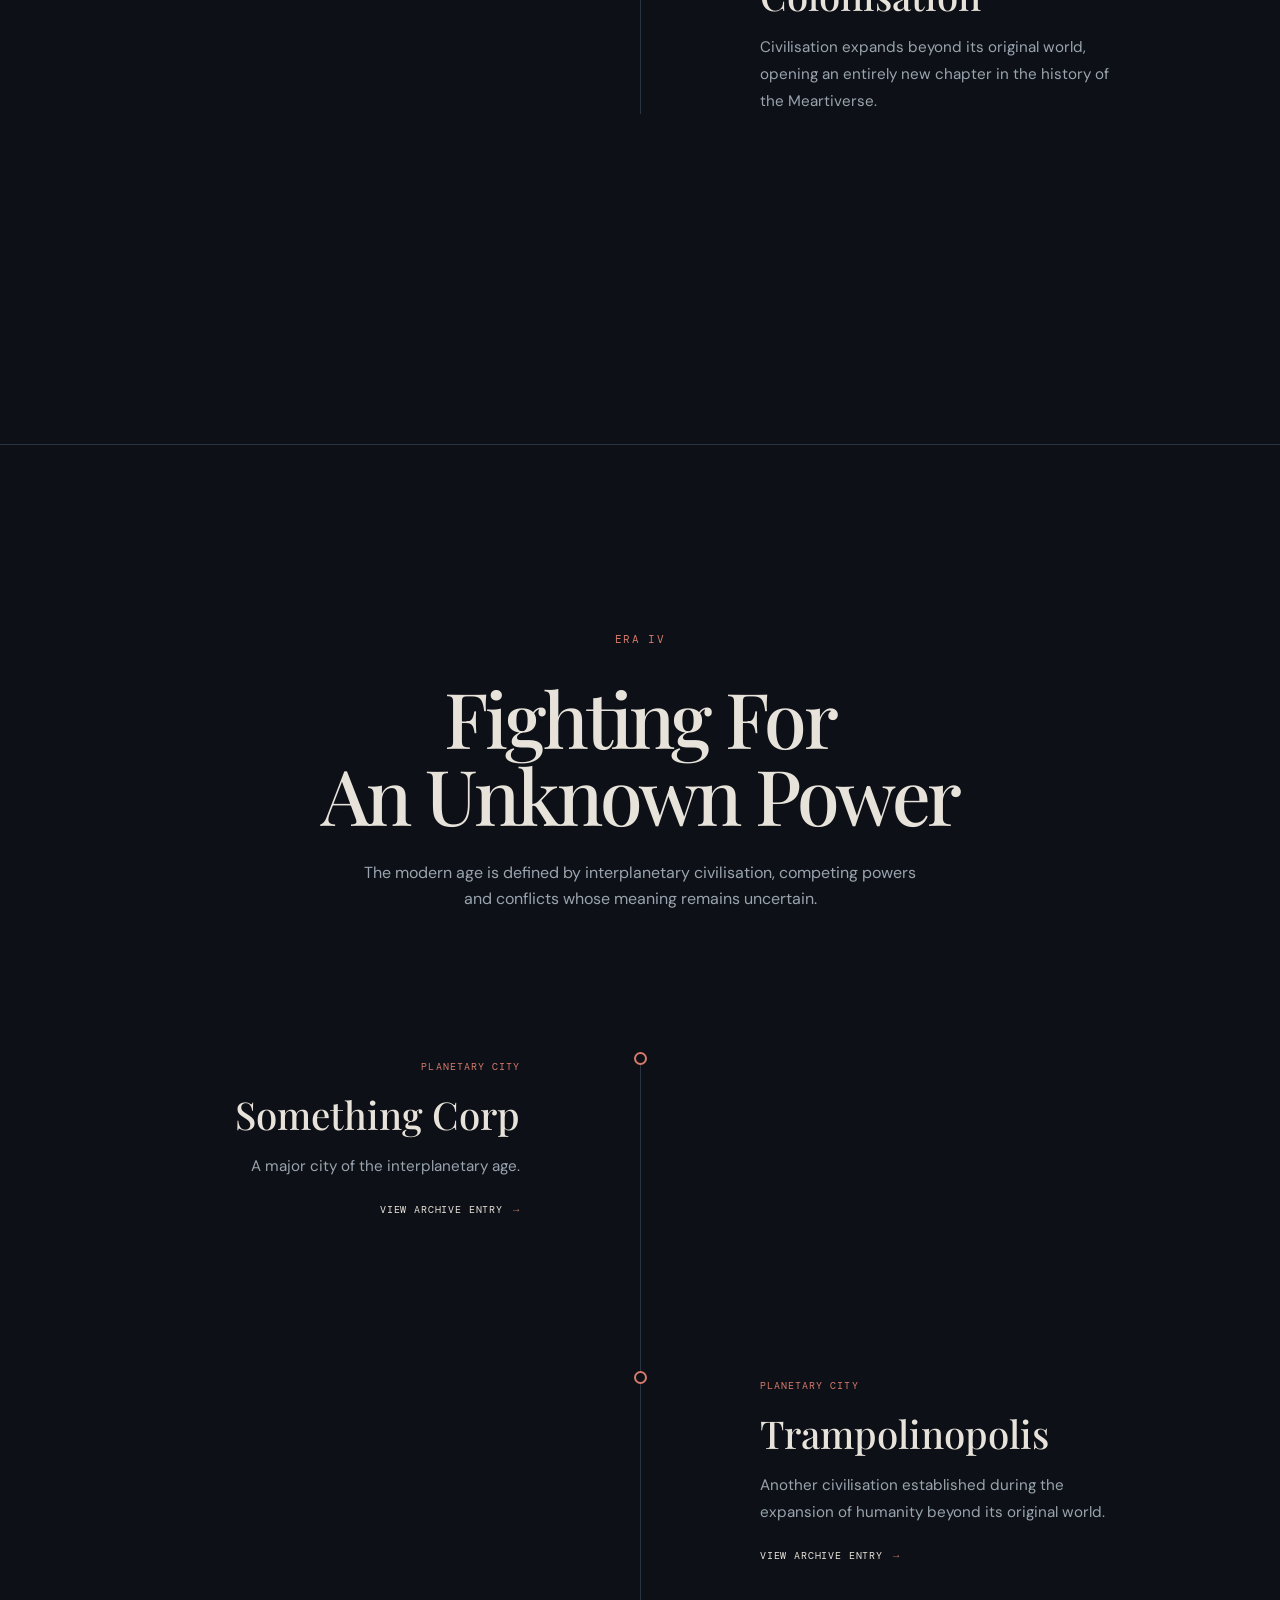
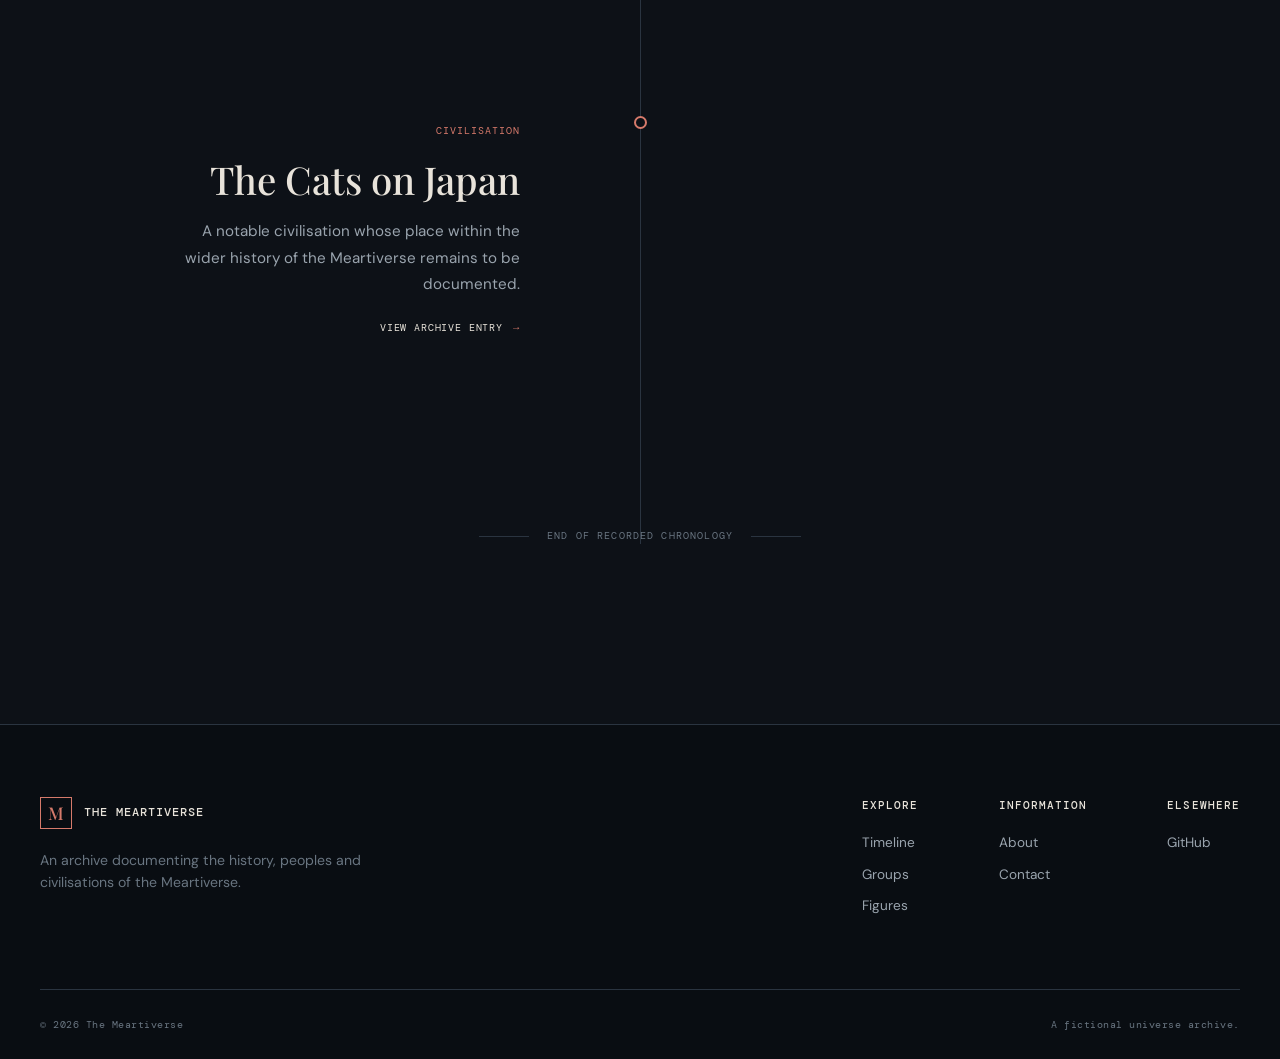
==== commit bced74bc: "encryption" ====
--- a/timeline.html
+++ b/timeline.html
@@ -131,45 +131,56 @@
 
                 </article>
 
-                <div class="encrypted-entry">
-
-                    <span class="event-type encrypted-label">
-                        ENCRYPTED ENTRY
-                    </span>
-
-                    <h2 class="event-title">
-                        <span id="title-word-1">ᚦ⟡ᛝ⌬ϟ</span>
-                        <span id="title-word-2">ᚱ⧖⟁⋈</span>
-                    </h2>
-
-                    <div class="alien-log" id="alien-log">
-                        <!-- JavaScript generates the encrypted document here -->
-                    </div>
-
-                    <p class="translation-status" id="translation-status">
-                        TRANSLATION UNAVAILABLE
-                    </p>
-
-                    <button
-                        class="decrypt-button"
-                        id="decrypt-button"
-                    >
-                        ATTEMPT DECRYPTION →
-                    </button>
-
-                </div>
-
-                <!-- Event -->
-
                 <article class="timeline-event right">
-
-                    <div class="timeline-node">
-                        <span></span>
-                    </div>
-
-                    <div class="event-content">
-
-                        <span class="event-type">POWER</span>
+                    <div class="timeline-node">
+                        <span></span>
+                    </div>
+                    <div class="event-content">
+                        <div class="encrypted-entry">
+
+                            <span class="event-type encrypted-label">
+                                ENCRYPTED ENTRY
+                            </span>
+
+                            <!--<h3 class="event-title">
+                                <span id="title-word-1">ᚦ⟡ᛝ⌬ϟ</span>
+                                <span id="title-word-2">ᚱ⧖⟁⋈</span>
+                            </h3> -->
+                            <h3>Recovered Drives</h3>
+
+                            <div class="alien-log" id="alien-log">
+                                <!-- JavaScript generates the encrypted document here -->
+                            </div>
+
+                            <p class="translation-status" id="translation-status">
+                                TRANSLATION UNAVAILABLE
+                            </p>
+
+                            <button
+                                class="decrypt-button"
+                                id="decrypt-button"
+                            >
+                                ATTEMPT DECRYPTION →
+                            </button>
+
+                        </div>
+                    </div>
+                    
+                </article>
+
+                
+
+                <!-- Event -->
+
+                <article class="timeline-event left">
+
+                    <div class="timeline-node">
+                        <span></span>
+                    </div>
+
+                    <div class="event-content">
+
+                        <span class="event-type">NOTABLE FIGURE</span>
 
                         <h3>Da dah da door</h3>
 
@@ -189,8 +200,10 @@
 
                 <!-- Event -->
 
-                <article class="timeline-event left">
-
+                <article class="timeline-event right">
+                    <div class="timeline-node major">
+                        <span></span>
+                    </div>
                     <div class="event-content">
 
                         <span class="event-type">MAJOR EVENT</span>
@@ -209,9 +222,7 @@
 
                     </div>
 
-                    <div class="timeline-node">
-                        <span></span>
-                    </div>
+                    
 
                 </article>
 
@@ -235,9 +246,7 @@
                 <h2>Scattered Forces,<br>Unrivalled Evil</h2>
 
                 <p>
-                    As competing powers grow and old tensions intensify,
-                    the conflict between kingdoms begins to reshape the
-                    world.
+                    Meat reigns chaos across an unprepared galaxy.
                 </p>
 
             </div>
@@ -248,6 +257,26 @@
 
                 <!-- Event -->
 
+                <article class="timeline-event left">
+
+                    <div class="timeline-node">
+                        <span></span>
+                    </div>
+
+                    <div class="event-content">
+
+                        <span class="event-type">CIVILISATION</span>
+
+                        <h3>Mangon</h3>
+
+                        <p>
+                            A peaceful planet in a peaceful time, home of notable people such as Yung Chainmail and Apricot Steven.
+                        </p>
+
+                    </div>
+
+                </article>
+
                 <article class="timeline-event right">
 
                     <div class="timeline-node major">
@@ -258,18 +287,115 @@
 
                         <span class="event-type">MAJOR EVENT</span>
 
-                        <h3>The War Begins</h3>
-
-                        <p>
-                            Conflict erupts between Monkey Garden and
-                            New Apricot, beginning a period of war whose
-                            consequences extend far beyond either kingdom.
-                        </p>
-
-                    </div>
-
-                </article>
-
+                        <h3>The Battle of Mangon</h3>
+
+                        <p>
+                            Da dah da door's forces arrive on Mangon, but why? The planet is destroyed in meaty skirmish while Apricot Steven and Yung Chainmail escape.
+                        </p>
+
+                    </div>
+
+                </article>
+
+                <article class="timeline-event left">
+
+                    <div class="timeline-node">
+                        <span></span>
+                    </div>
+
+                    <div class="event-content">
+
+                        <span class="event-type">CIVILISATION</span>
+
+                        <h3>New Apricot</h3>
+
+                        <p>
+                            Ahh, New Apricot. Now home to Yung Chainmail and Apricot Steven, this medieval kingdom specialises in grain and trade overseas. 
+                        </p>
+
+                    </div>
+
+                </article>
+
+                <article class="timeline-event right">
+
+                    <div class="timeline-node">
+                        <span></span>
+                    </div>
+
+                    <div class="event-content">
+
+                        <span class="event-type">CIVILISATION</span>
+
+                        <h3>Monkey Garden</h3>
+
+                        <p>
+                            Known for its lush forests and tall trees, Monkey Garden is home to the Monkians - lovers of bananas, trees and all things primate.
+                        </p>
+
+                    </div>
+
+                </article>
+
+                <article class="timeline-event left">
+
+                    <div class="timeline-node">
+                        <span></span>
+                    </div>
+
+                    <div class="event-content">
+
+                        <span class="event-type">MINOR EVENT</span>
+
+                        <h3>The Banana Famine</h3>
+
+                        <p>
+                            A terrible blight destroys Monkey Garden's banana fields, leaving the Monkians without the thing that makes them Monkians. Without their bananas, what are they? 
+                        </p>
+
+                    </div>
+
+                </article>
+
+                <article class="timeline-event right">
+
+                    <div class="timeline-node">
+                        <span></span>
+                    </div>
+
+                    <div class="event-content">
+
+                        <span class="event-type">MINOR EVENT</span>
+
+                        <h3>The Meat Trials</h3>
+
+                        <p>
+                            A Monkian monk, Mad Monk Kvass, is driven mad by meat paranoia and orders the melting of suspected meats.
+                        </p>
+
+                    </div>
+
+                </article>
+
+                <article class="timeline-event left">
+
+                    <div class="timeline-node major">
+                        <span></span>
+                    </div>
+
+                    <div class="event-content">
+
+                        <span class="event-type">MAJOR EVENT</span>
+
+                        <h3>Meart Crusades</h3>
+
+                        <p>
+                            A war breaks out between Monkey Garden and New Apricot. Tensions had risen for decades, ever since New Apricot diverted their focus from meart worship to technological advancement.
+                        </p>
+
+                    </div>
+
+                </article>
 
                 <!-- Future event placeholder -->
 
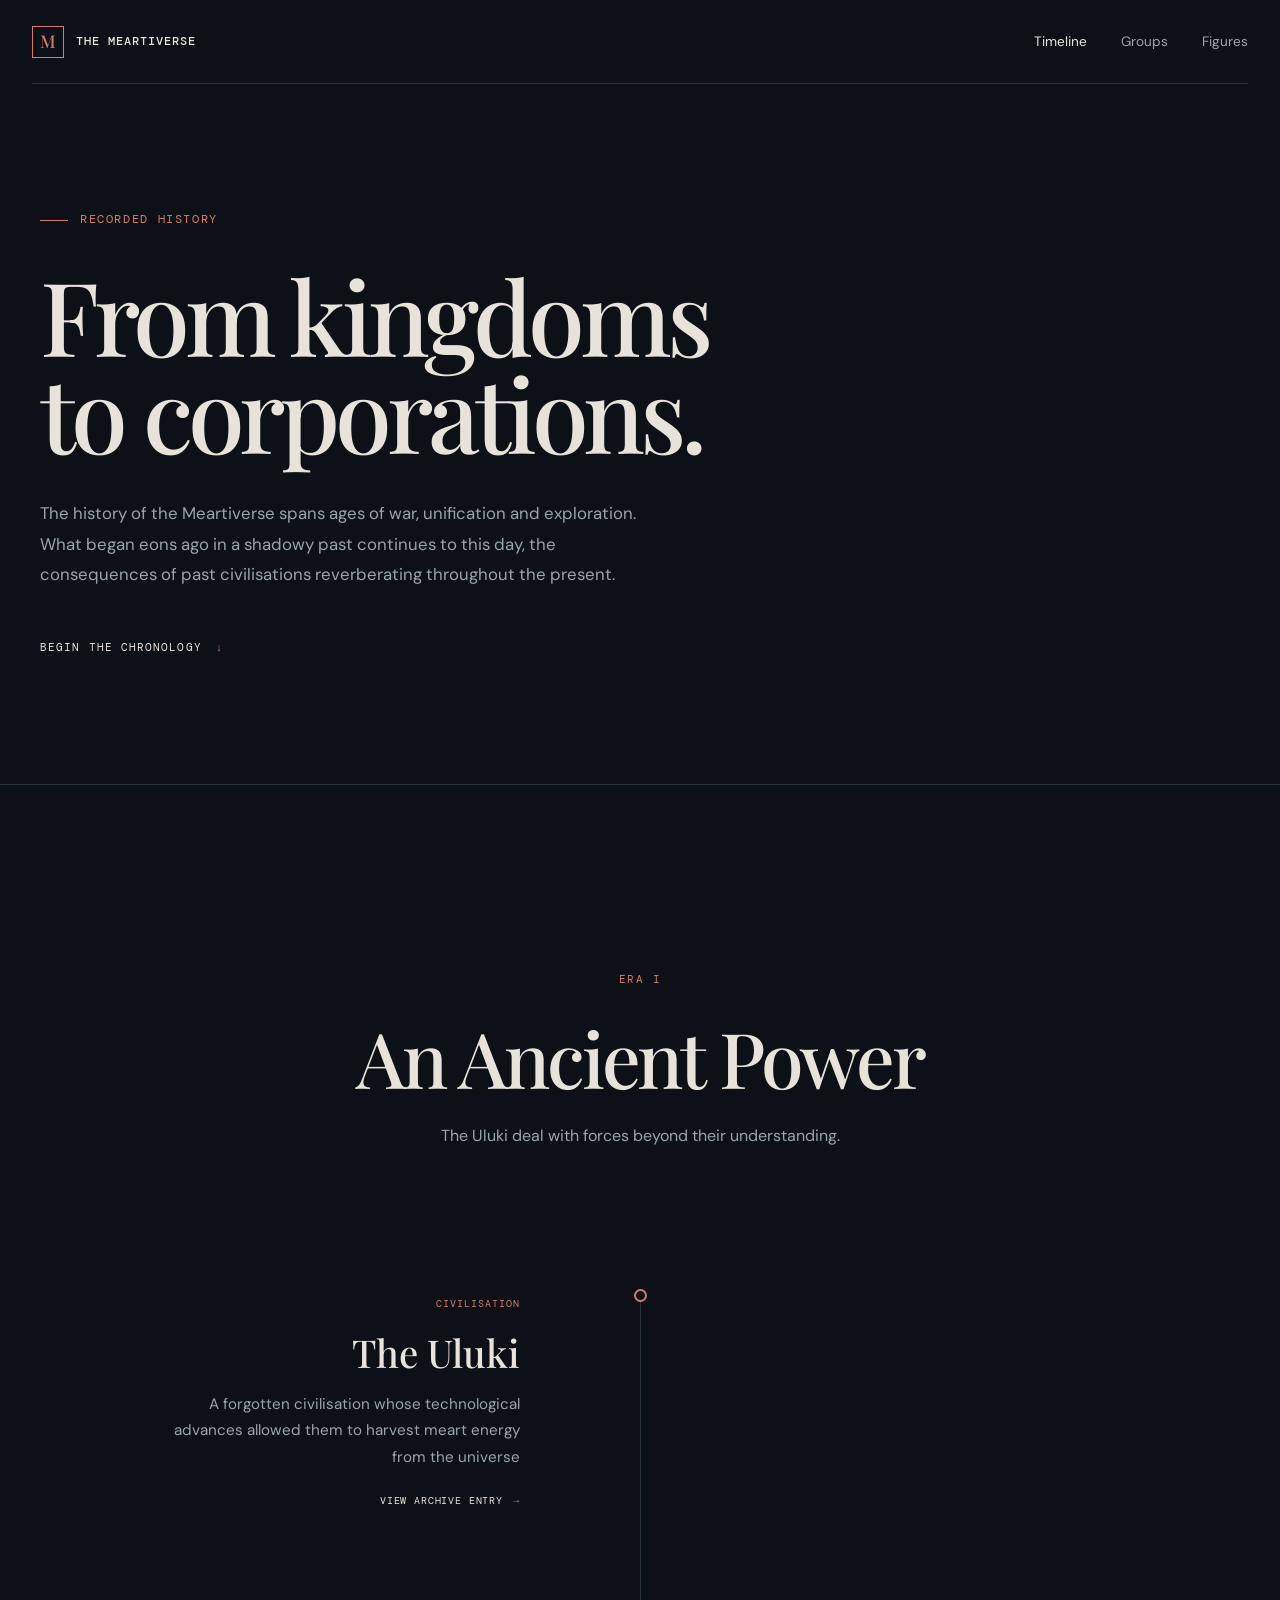
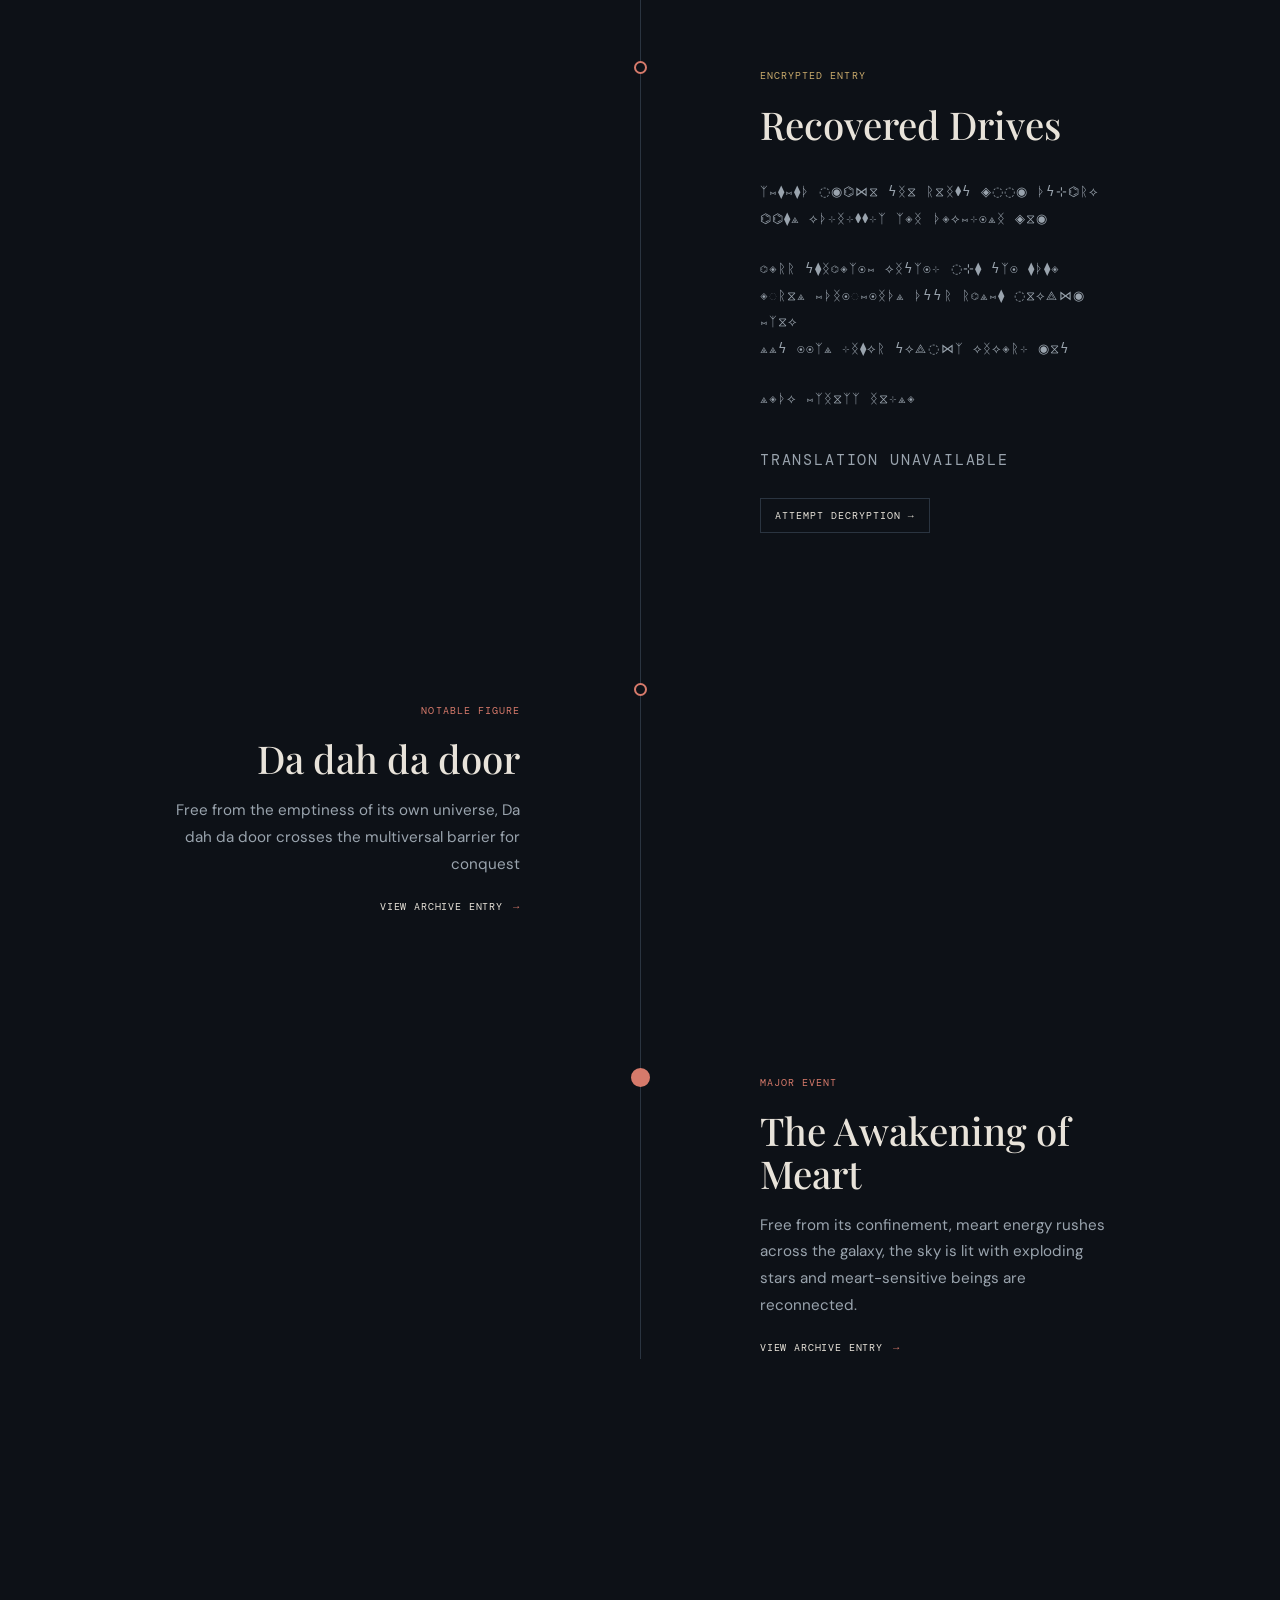
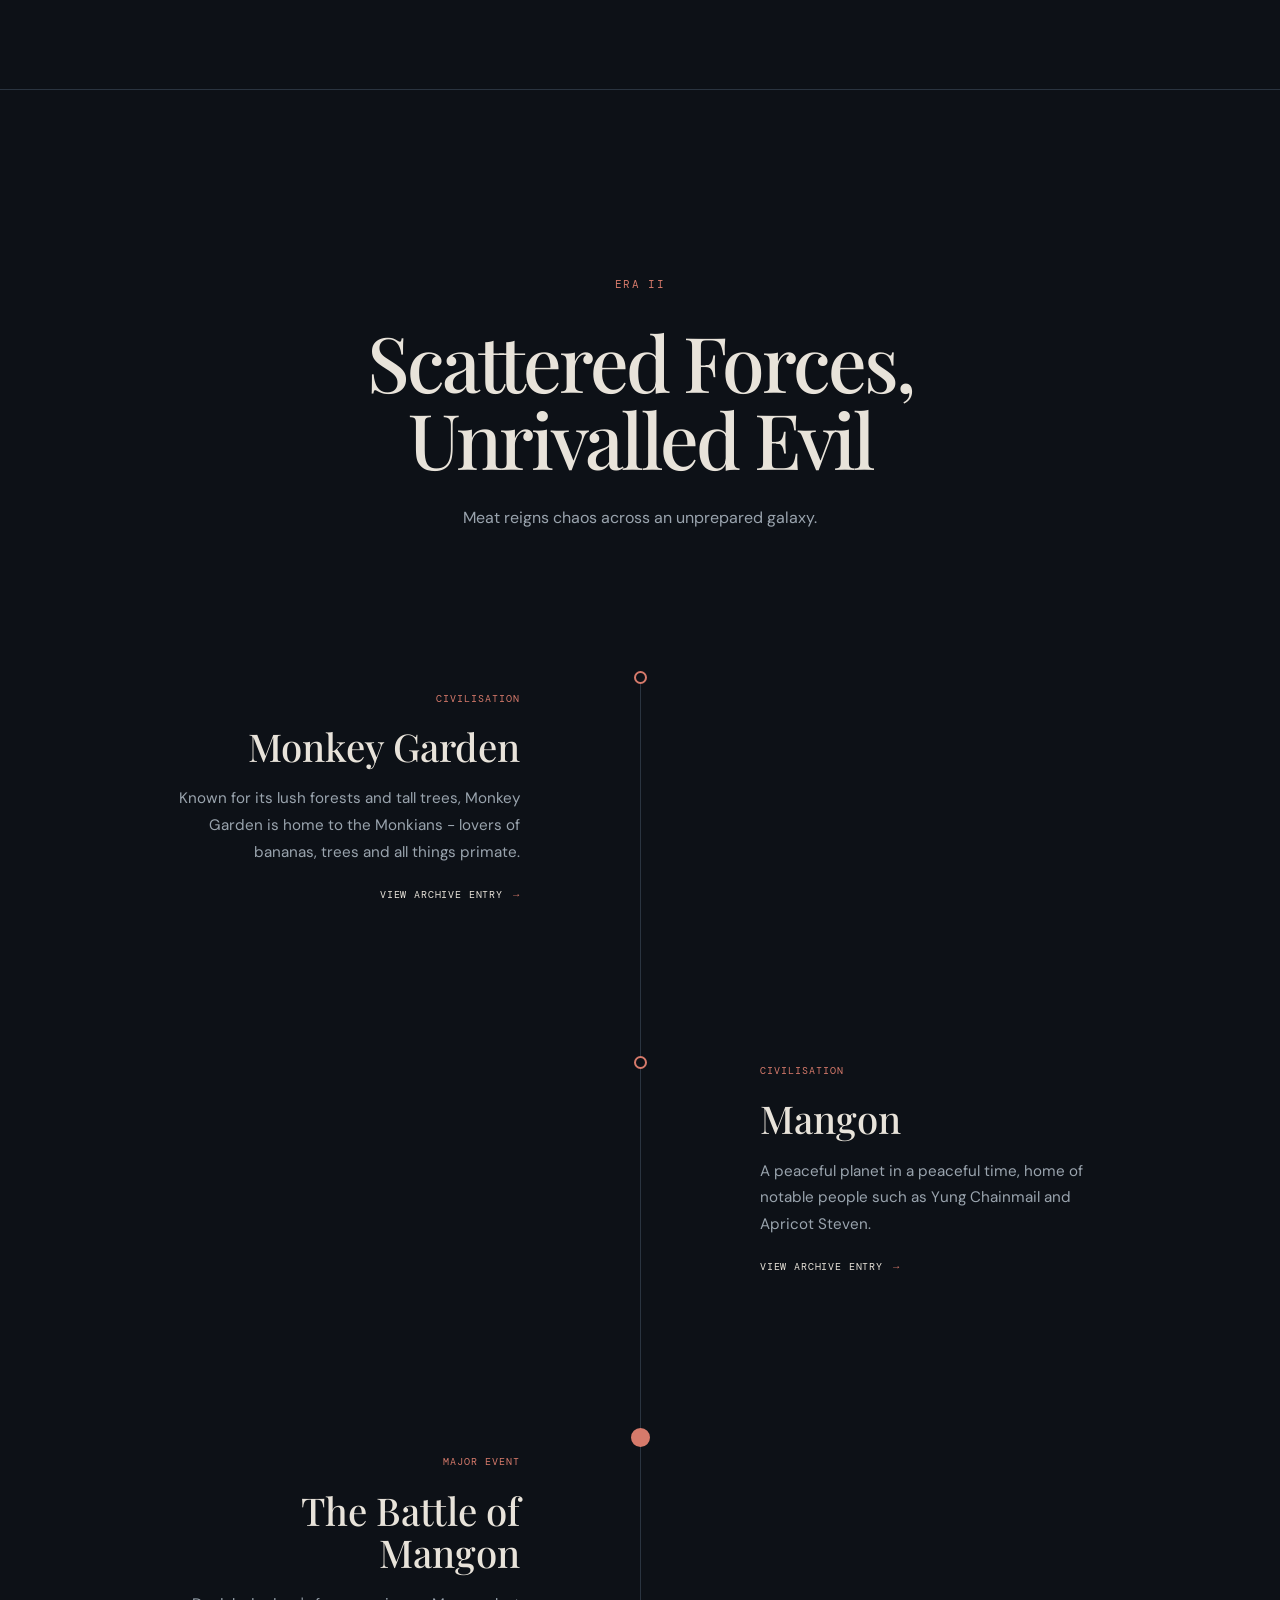
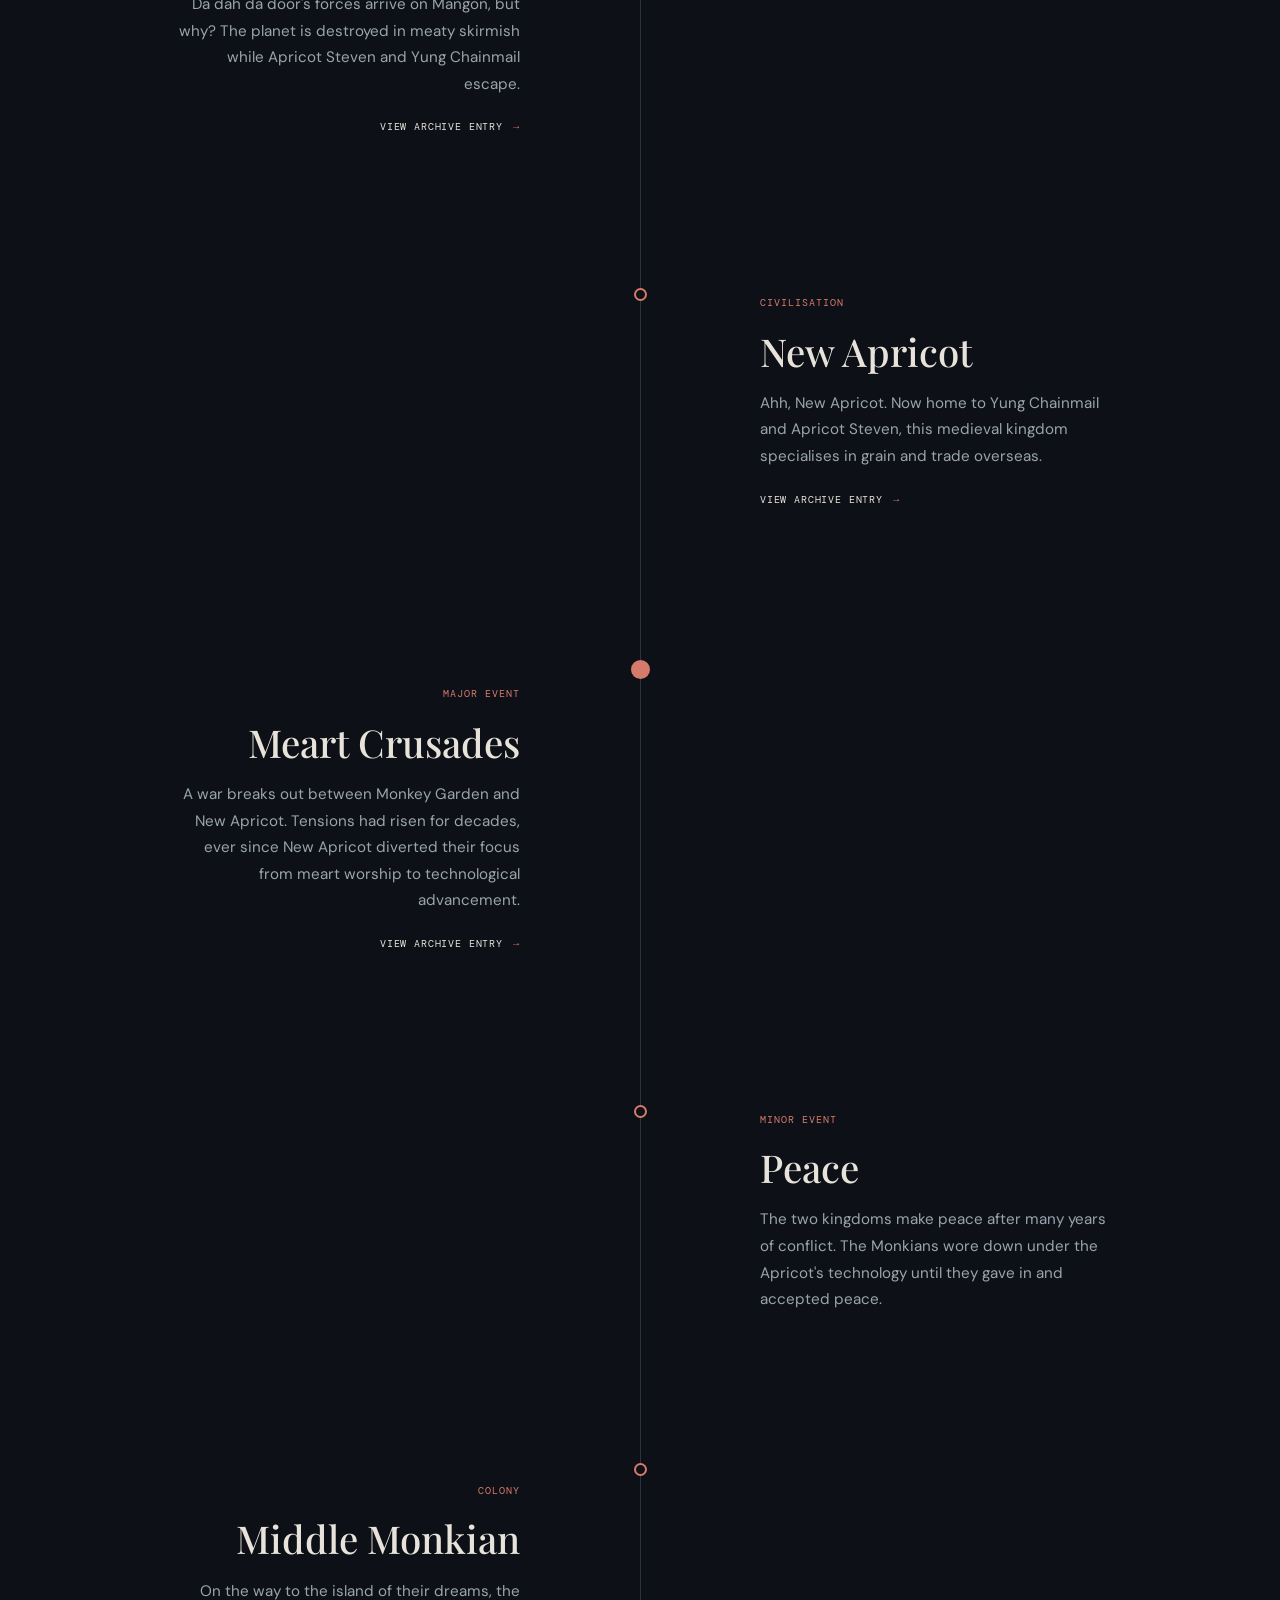
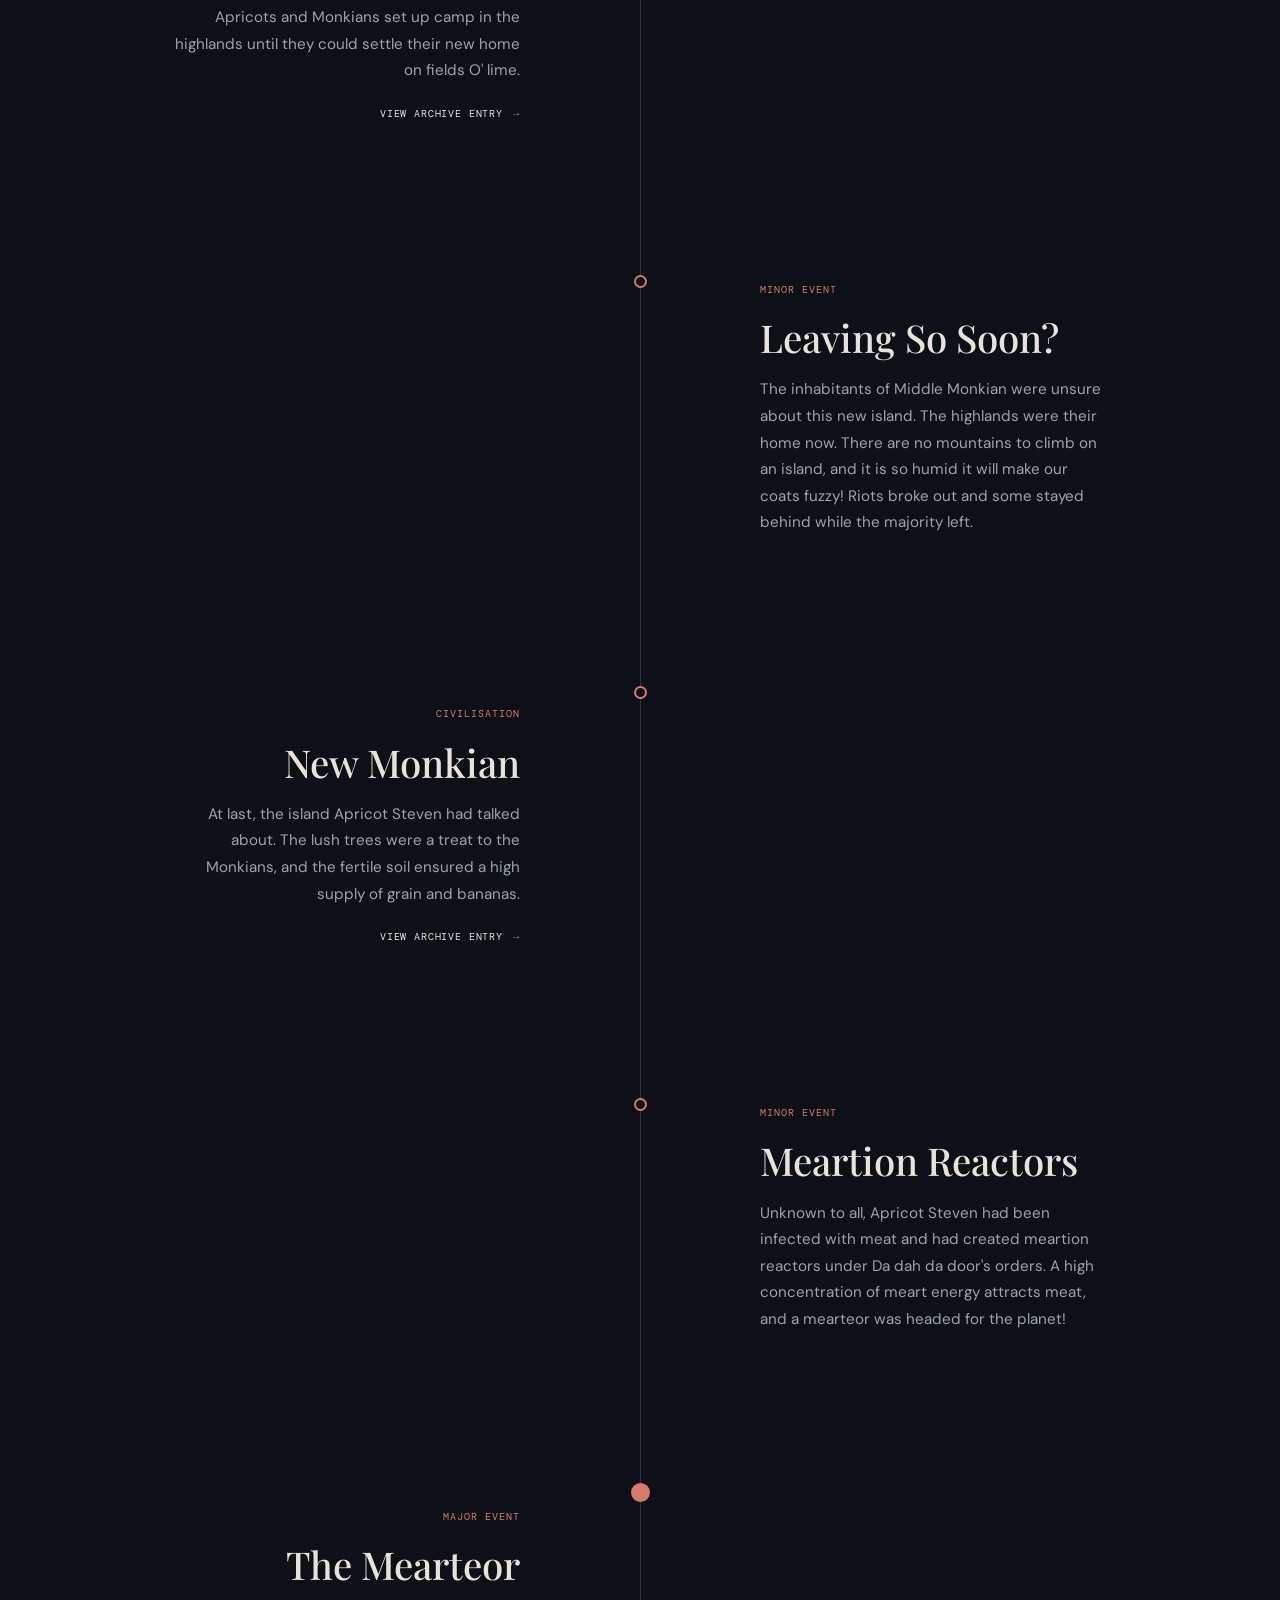
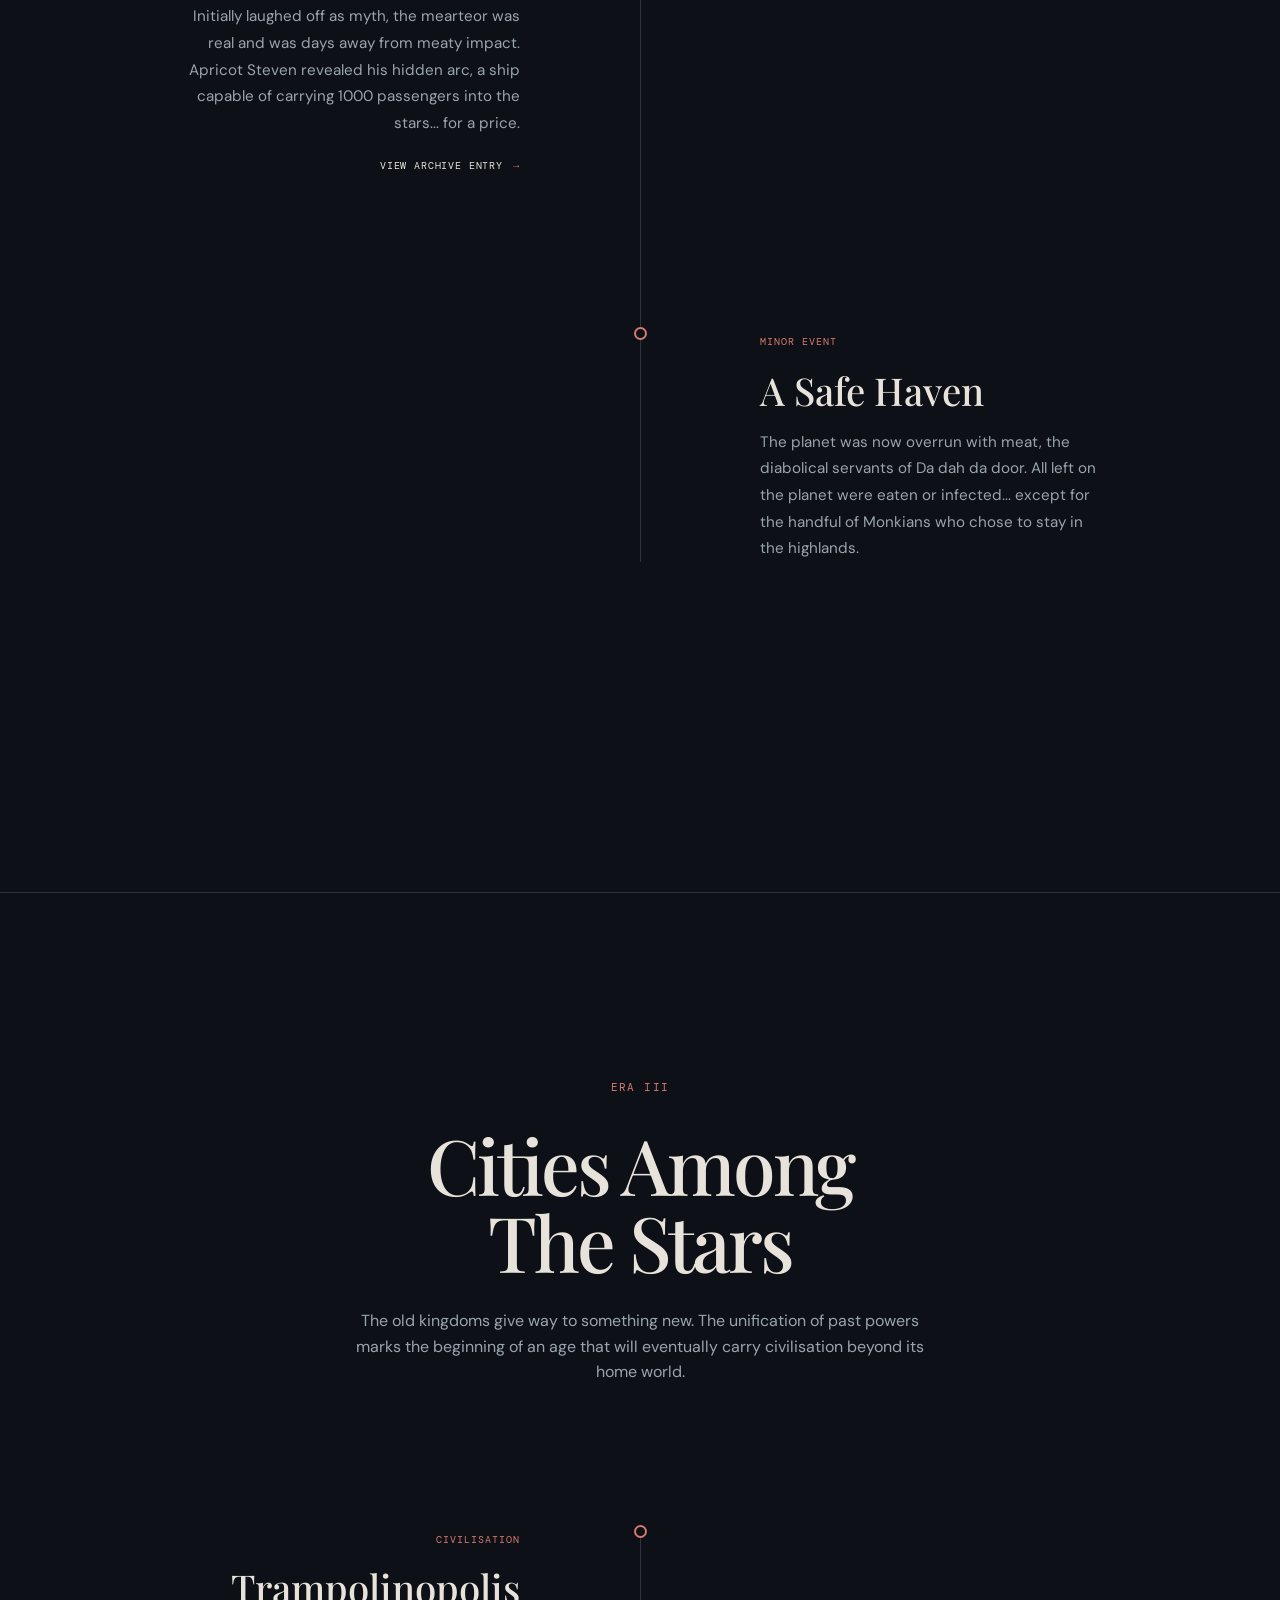
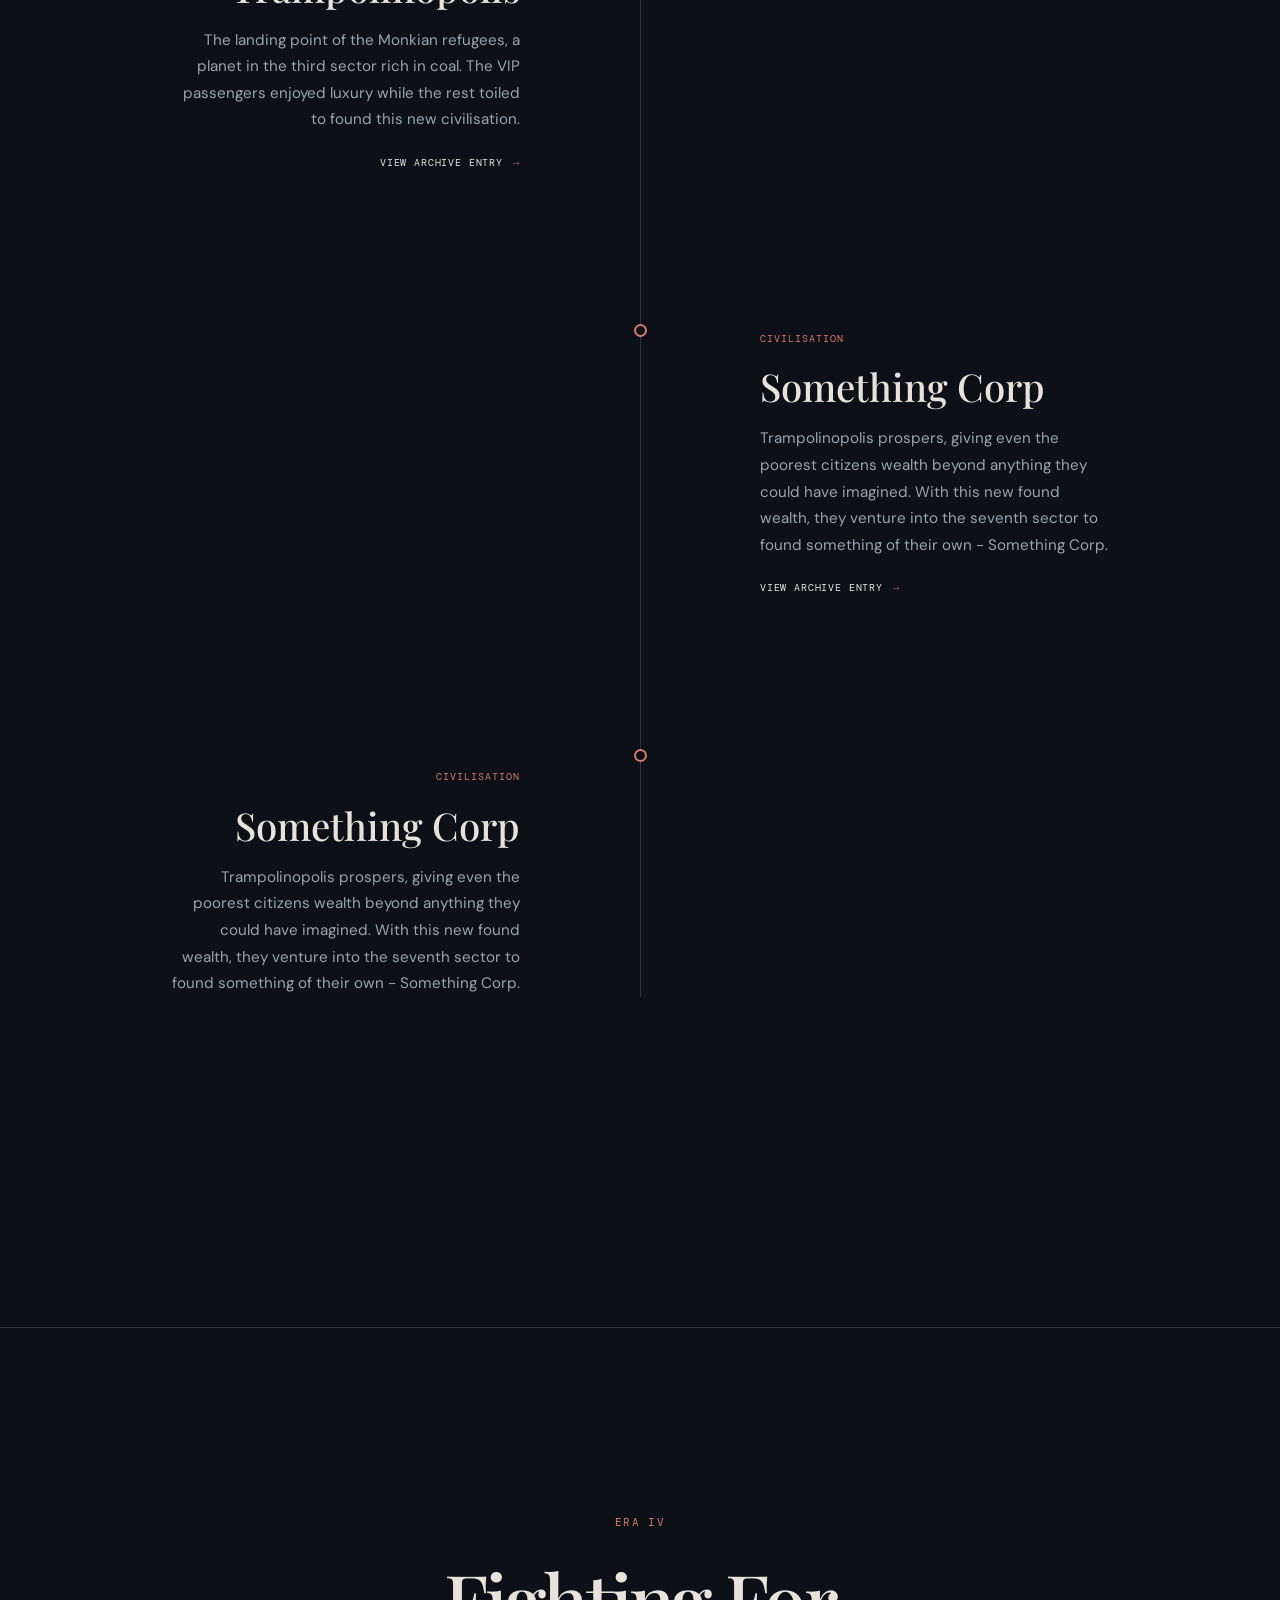
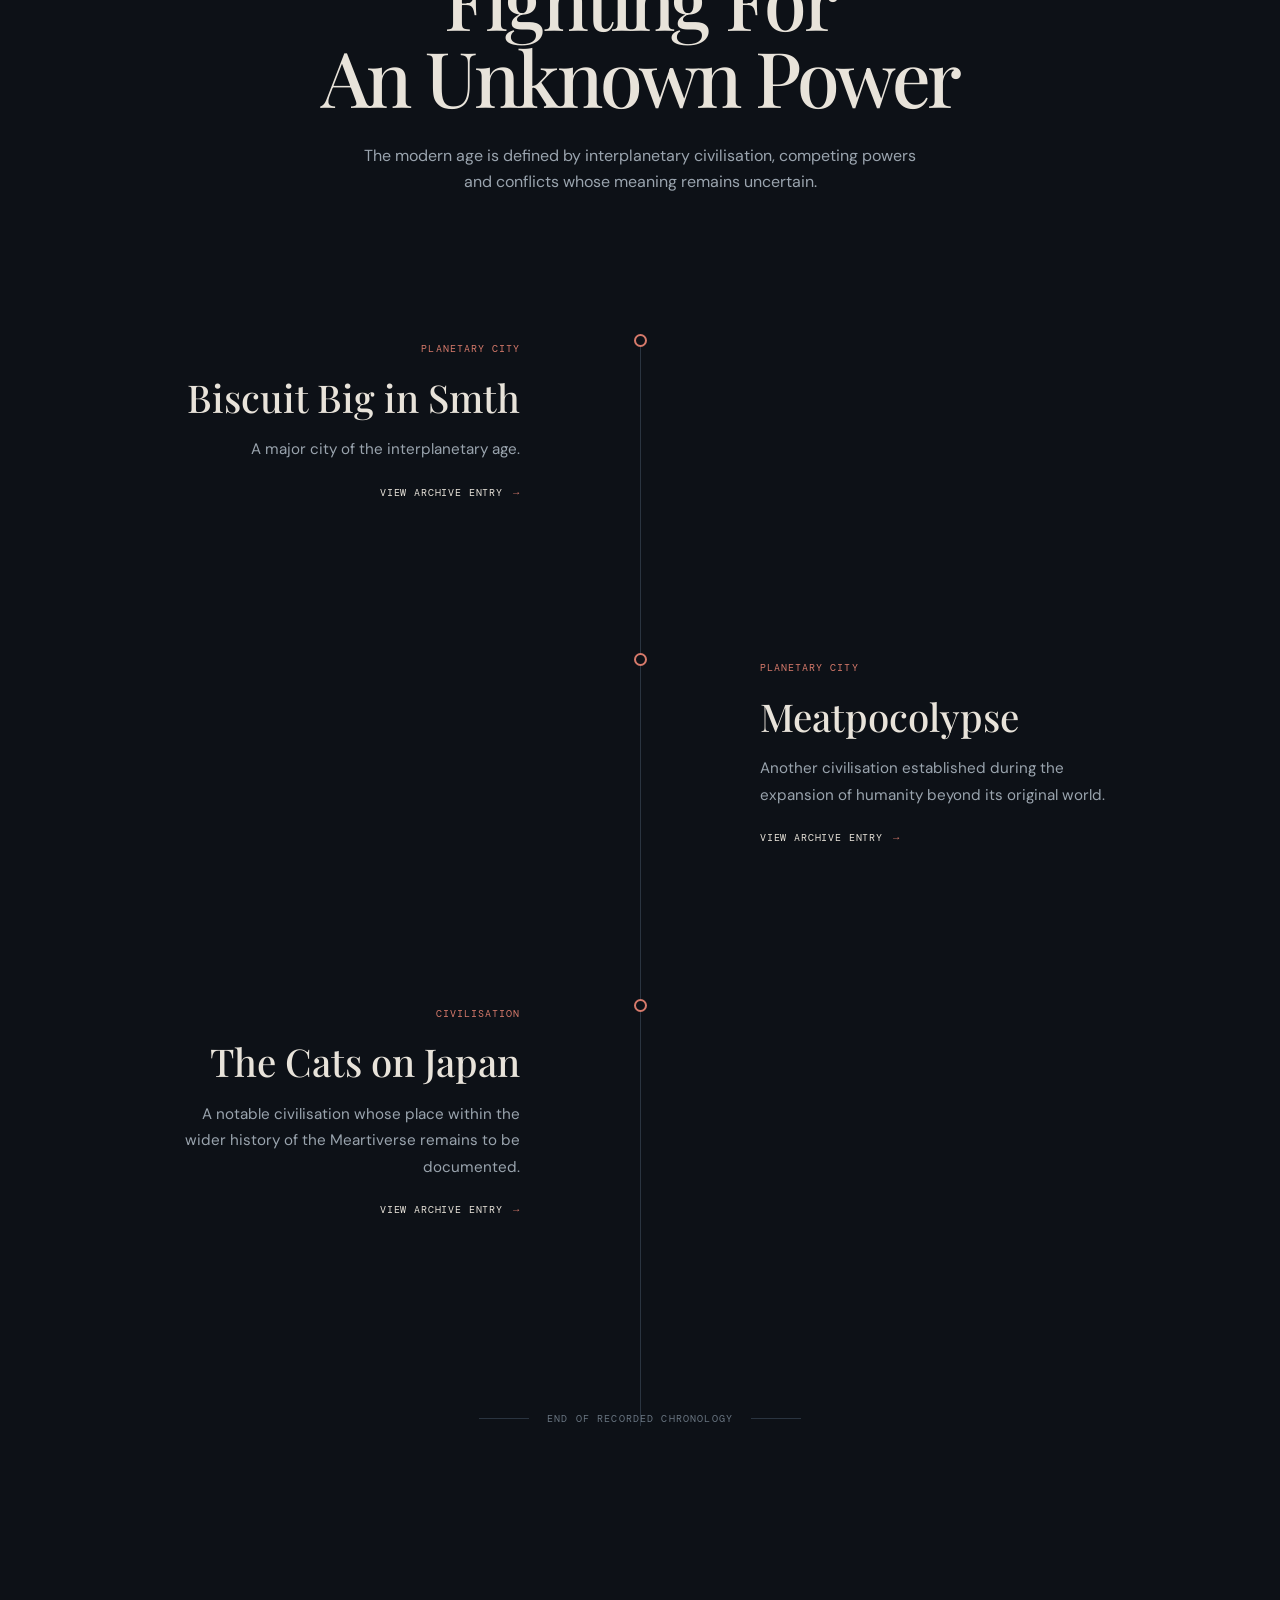
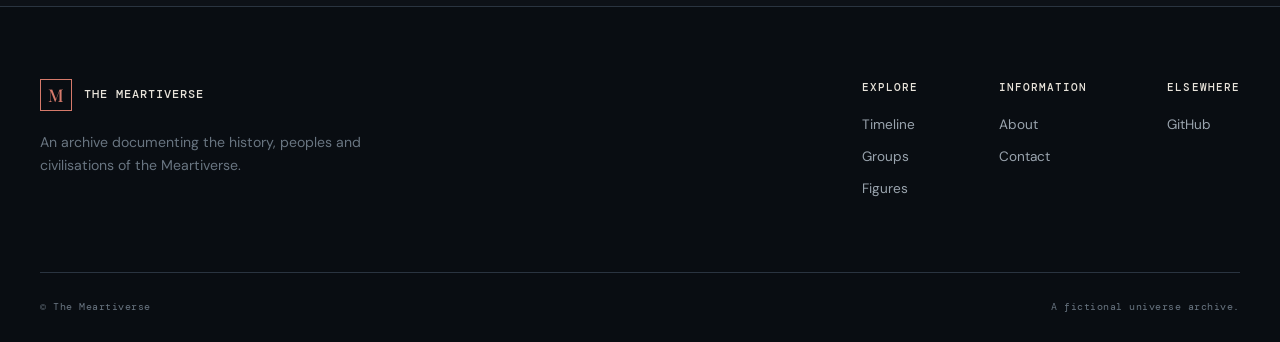
==== commit e4ac9ebc: "Civilisations" ====
--- a/timeline.html
+++ b/timeline.html
@@ -123,6 +123,10 @@
                             allowed them to harvest meart energy from the universe
                         </p>
 
+                        <a href="./civilisations/uluki.html" class="event-link">
+                            View archive entry <span>→</span>
+                        </a>
+
                     </div>
 
                     <div class="timeline-node">
@@ -267,17 +271,45 @@
 
                         <span class="event-type">CIVILISATION</span>
 
+                        <h3>Monkey Garden</h3>
+
+                        <p>
+                            Known for its lush forests and tall trees, Monkey Garden is home to the Monkians - lovers of bananas, trees and all things primate.
+                        </p>
+
+                        <a href="./civilisations/monkeygarden.html" class="event-link">
+                            View archive entry <span>→</span>
+                        </a>
+
+                    </div>
+
+                </article>
+
+                <article class="timeline-event right">
+
+                    <div class="timeline-node">
+                        <span></span>
+                    </div>
+
+                    <div class="event-content">
+
+                        <span class="event-type">CIVILISATION</span>
+
                         <h3>Mangon</h3>
 
                         <p>
                             A peaceful planet in a peaceful time, home of notable people such as Yung Chainmail and Apricot Steven.
                         </p>
 
-                    </div>
-
-                </article>
-
-                <article class="timeline-event right">
+                        <a href="#" class="event-link">
+                            View archive entry <span>→</span>
+                        </a>
+
+                    </div>
+
+                </article>
+
+                <article class="timeline-event left">
 
                     <div class="timeline-node major">
                         <span></span>
@@ -293,11 +325,15 @@
                             Da dah da door's forces arrive on Mangon, but why? The planet is destroyed in meaty skirmish while Apricot Steven and Yung Chainmail escape.
                         </p>
 
-                    </div>
-
-                </article>
-
-                <article class="timeline-event left">
+                        <a href="#" class="event-link">
+                            View archive entry <span>→</span>
+                        </a>
+
+                    </div>
+
+                </article>
+
+                <article class="timeline-event right">
 
                     <div class="timeline-node">
                         <span></span>
@@ -313,11 +349,103 @@
                             Ahh, New Apricot. Now home to Yung Chainmail and Apricot Steven, this medieval kingdom specialises in grain and trade overseas. 
                         </p>
 
-                    </div>
-
-                </article>
-
-                <article class="timeline-event right">
+                        <a href="#" class="event-link">
+                            View archive entry <span>→</span>
+                        </a>
+
+                    </div>
+
+                </article>    
+
+                <article class="timeline-event left">
+
+                    <div class="timeline-node major">
+                        <span></span>
+                    </div>
+
+                    <div class="event-content">
+
+                        <span class="event-type">MAJOR EVENT</span>
+
+                        <h3>Meart Crusades</h3>
+
+                        <p>
+                            A war breaks out between Monkey Garden and New Apricot. Tensions had risen for decades, ever since New Apricot diverted their focus from meart worship to technological advancement.
+                        </p>
+
+                        <a href="#" class="event-link">
+                            View archive entry <span>→</span>
+                        </a>
+
+                    </div>
+
+                </article>
+
+                <article class="timeline-event right">
+
+                    <div class="timeline-node">
+                        <span></span>
+                    </div>
+
+                    <div class="event-content">
+
+                        <span class="event-type">MINOR EVENT</span>
+
+                        <h3>Peace</h3>
+
+                        <p>
+                            The two kingdoms make peace after many years of conflict. The Monkians wore down under the Apricot's technology until they gave in and accepted peace.
+                        </p>
+
+                    </div>
+
+                </article>
+
+                <article class="timeline-event left">
+
+                    <div class="timeline-node">
+                        <span></span>
+                    </div>
+
+                    <div class="event-content">
+
+                        <span class="event-type">COLONY</span>
+
+                        <h3>Middle Monkian</h3>
+
+                        <p>
+                            On the way to the island of their dreams, the Apricots and Monkians set up camp in the highlands until they could settle their new home on fields O' lime.
+                        </p>
+
+                        <a href="#" class="event-link">
+                            View archive entry <span>→</span>
+                        </a>
+
+                    </div>
+
+                </article>
+
+                <article class="timeline-event right">
+
+                    <div class="timeline-node">
+                        <span></span>
+                    </div>
+
+                    <div class="event-content">
+
+                        <span class="event-type">MINOR EVENT</span>
+
+                        <h3>Leaving So Soon?</h3>
+
+                        <p>
+                            The inhabitants of Middle Monkian were unsure about this new island. The highlands were their home now. There are no mountains to climb on an island, and it is so humid it will make our coats fuzzy! Riots broke out and some stayed behind while the majority left.
+                        </p>
+
+                    </div>
+
+                </article>
+
+                <article class="timeline-event left">
 
                     <div class="timeline-node">
                         <span></span>
@@ -327,17 +455,21 @@
 
                         <span class="event-type">CIVILISATION</span>
 
-                        <h3>Monkey Garden</h3>
-
-                        <p>
-                            Known for its lush forests and tall trees, Monkey Garden is home to the Monkians - lovers of bananas, trees and all things primate.
-                        </p>
-
-                    </div>
-
-                </article>
-
-                <article class="timeline-event left">
+                        <h3>New Monkian</h3>
+
+                        <p>
+                            At last, the island Apricot Steven had talked about. The lush trees were a treat to the Monkians, and the fertile soil ensured a high supply of grain and bananas.
+                        </p>
+
+                        <a href="#" class="event-link">
+                            View archive entry <span>→</span>
+                        </a>
+
+                    </div>
+
+                </article>
+
+                <article class="timeline-event right">
 
                     <div class="timeline-node">
                         <span></span>
@@ -347,11 +479,35 @@
 
                         <span class="event-type">MINOR EVENT</span>
 
-                        <h3>The Banana Famine</h3>
-
-                        <p>
-                            A terrible blight destroys Monkey Garden's banana fields, leaving the Monkians without the thing that makes them Monkians. Without their bananas, what are they? 
-                        </p>
+                        <h3>Meartion Reactors</h3>
+
+                        <p>
+                            Unknown to all, Apricot Steven had been infected with meat and had created meartion reactors under Da dah da door's orders. A high concentration of meart energy attracts meat, and a mearteor was headed for the planet!
+                        </p>
+
+                    </div>
+
+                </article>
+
+                <article class="timeline-event left">
+
+                    <div class="timeline-node major">
+                        <span></span>
+                    </div>
+
+                    <div class="event-content">
+
+                        <span class="event-type">MAJOR EVENT</span>
+
+                        <h3>The Mearteor</h3>
+
+                        <p>
+                            Initially laughed off as myth, the mearteor was real and was days away from meaty impact. Apricot Steven revealed his hidden arc, a ship capable of carrying 1000 passengers into the stars... for a price.
+                        </p>
+
+                        <a href="#" class="event-link">
+                            View archive entry <span>→</span>
+                        </a>
 
                     </div>
 
@@ -367,30 +523,10 @@
 
                         <span class="event-type">MINOR EVENT</span>
 
-                        <h3>The Meat Trials</h3>
-
-                        <p>
-                            A Monkian monk, Mad Monk Kvass, is driven mad by meat paranoia and orders the melting of suspected meats.
-                        </p>
-
-                    </div>
-
-                </article>
-
-                <article class="timeline-event left">
-
-                    <div class="timeline-node major">
-                        <span></span>
-                    </div>
-
-                    <div class="event-content">
-
-                        <span class="event-type">MAJOR EVENT</span>
-
-                        <h3>Meart Crusades</h3>
-
-                        <p>
-                            A war breaks out between Monkey Garden and New Apricot. Tensions had risen for decades, ever since New Apricot diverted their focus from meart worship to technological advancement.
+                        <h3>A Safe Haven</h3>
+
+                        <p>
+                            The planet was now overrun with meat, the diabolical servants of Da dah da door. All left on the planet were eaten or infected... except for the handful of Monkians who chose to stay in the highlands.
                         </p>
 
                     </div>
@@ -399,7 +535,7 @@
 
                 <!-- Future event placeholder -->
 
-                <article class="timeline-event left">
+                <!--<article class="timeline-event left">
 
                     <div class="event-content event-placeholder">
 
@@ -418,7 +554,7 @@
                         <span></span>
                     </div>
 
-                </article>
+                </article> -->
 
 
             </div>
@@ -458,24 +594,22 @@
 
                     <div class="event-content">
 
-                        <span class="event-type">UNIFICATION</span>
-
-                        <h3>The Formation of New Monkian</h3>
-
-                        <p>
-                            Following the history shared by Monkey Garden
-                            and New Apricot, the kingdoms are combined to
-                            form New Monkian.
-                        </p>
-
-                        <a href="#" class="event-link">
-                            View archive entry <span>→</span>
-                        </a>
-
-                    </div>
-
-                    <div class="timeline-node founding">
-                        <span>◇</span>
+                        <span class="event-type">CIVILISATION</span>
+
+                        <h3>Trampolinopolis</h3>
+
+                        <p>
+                            The landing point of the Monkian refugees, a planet in the third sector rich in coal. The VIP passengers enjoyed luxury while the rest toiled to found this new civilisation.
+                        </p>
+
+                        <a href="#" class="event-link">
+                            View archive entry <span>→</span>
+                        </a>
+
+                    </div>
+
+                    <div class="timeline-node">
+                        <span></span>
                     </div>
 
                 </article>
@@ -491,14 +625,36 @@
 
                     <div class="event-content">
 
-                        <span class="event-type">EXPANSION</span>
-
-                        <h3>The Age of Space Colonisation</h3>
-
-                        <p>
-                            Civilisation expands beyond its original world,
-                            opening an entirely new chapter in the history
-                            of the Meartiverse.
+                        <span class="event-type">CIVILISATION</span>
+
+                        <h3>Something Corp</h3>
+
+                        <p>
+                            Trampolinopolis prospers, giving even the poorest citizens wealth beyond anything they could have imagined. With this new found wealth, they venture into the seventh sector to found something of their own - Something Corp.
+                        </p>
+
+                        <a href="#" class="event-link">
+                            View archive entry <span>→</span>
+                        </a>
+
+                    </div>
+
+                </article>
+
+                <article class="timeline-event left">
+
+                    <div class="timeline-node">
+                        <span></span>
+                    </div>
+
+                    <div class="event-content">
+
+                        <span class="event-type">CIVILISATION</span>
+
+                        <h3>Something Corp</h3>
+
+                        <p>
+                            Trampolinopolis prospers, giving even the poorest citizens wealth beyond anything they could have imagined. With this new found wealth, they venture into the seventh sector to found something of their own - Something Corp.
                         </p>
 
                     </div>
@@ -544,7 +700,7 @@
 
                         <span class="event-type">PLANETARY CITY</span>
 
-                        <h3>Something Corp</h3>
+                        <h3>Biscuit Big in Smth</h3>
 
                         <p>
                             A major city of the interplanetary age.
@@ -575,7 +731,7 @@
 
                         <span class="event-type">PLANETARY CITY</span>
 
-                        <h3>Trampolinopolis</h3>
+                        <h3>Meatpocolypse</h3>
 
                         <p>
                             Another civilisation established during the
@@ -689,7 +845,7 @@
 
 
         <div class="footer-bottom">
-            <span>© <span id="year"></span> The Meartiverse</span>
+            <span>© The Meartiverse</span>
             <span>A fictional universe archive.</span>
         </div>
 
